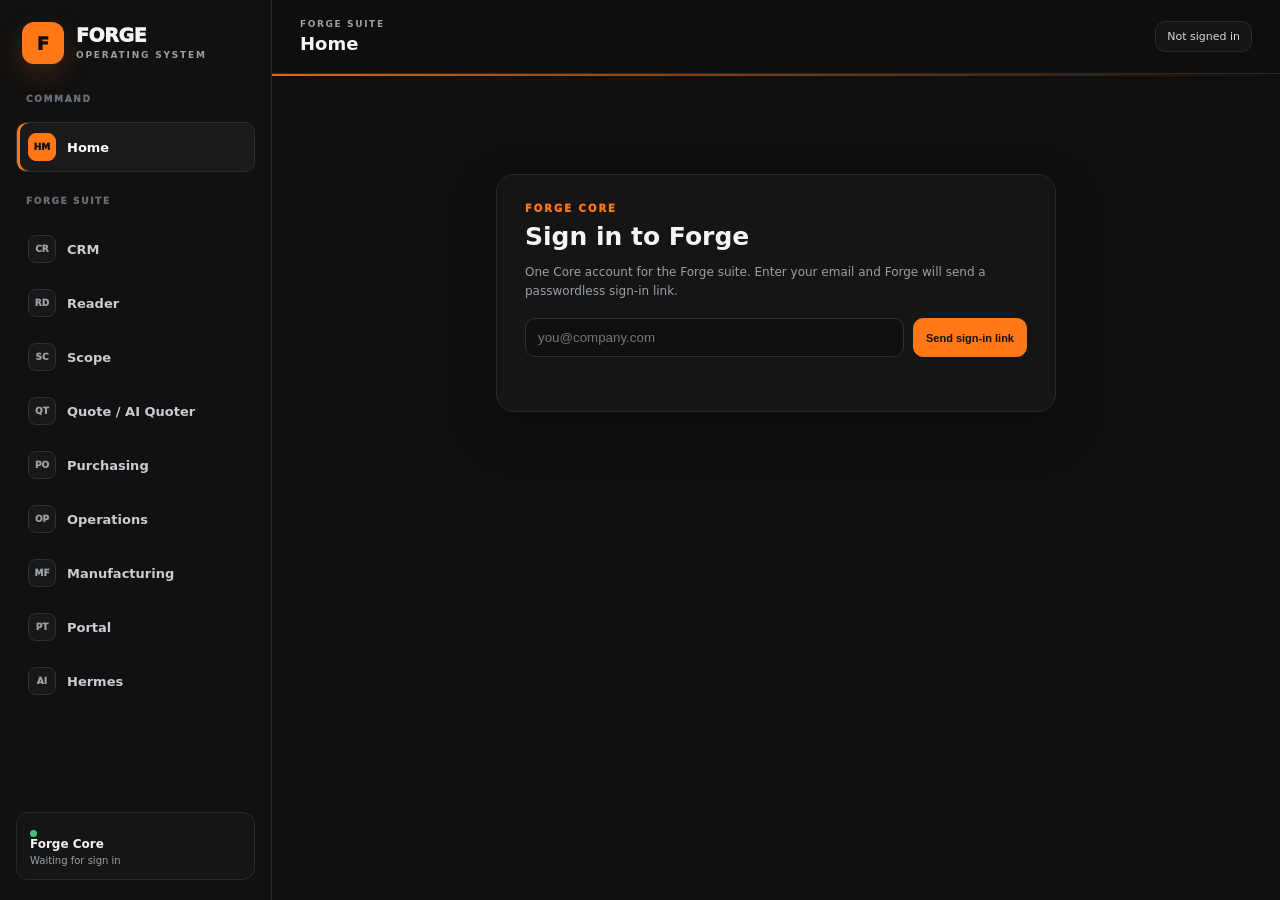
==== index.html @ a96a6173 "Remove public demo administrator sign-in from live Forge Home" ====
<!DOCTYPE html>
<html lang="en">
<head>
<meta charset="UTF-8" />
<meta name="viewport" content="width=device-width, initial-scale=1.0" />
<title>Forge Home</title>
<meta name="theme-color" content="#0f0f0f" />
<style>
:root{--bg:#0f0f0f;--panel:#151515;--panel2:#1a1a1a;--border:#2a2a2a;--text:#f4f4f4;--muted:#9aa0a6;--muted2:#686e75;--accent:#ff7716;--accent2:#f17016;--success:#43c17b;--warn:#f2b84b;--danger:#ef6461;--info:#5ca9ff;--shadow:0 18px 50px rgba(0,0,0,.28)}
*{box-sizing:border-box}html,body{margin:0;min-height:100%;background:var(--bg);color:var(--text);font-family:Inter,Segoe UI,system-ui,-apple-system,sans-serif}body{min-height:100vh}.app{display:grid;grid-template-columns:272px minmax(0,1fr);min-height:100vh}.sidebar{position:sticky;top:0;height:100vh;border-right:1px solid var(--border);background:#111;padding:20px 16px;display:flex;flex-direction:column;gap:18px}.brand{display:flex;align-items:center;gap:12px;padding:2px 6px 12px}.brandmark{width:42px;height:42px;border-radius:12px;background:var(--accent);color:#111;display:grid;place-items:center;font-weight:1000;font-size:18px;box-shadow:0 10px 28px rgba(255,119,22,.18)}.brand h1{font-size:19px;line-height:1;margin:0;font-weight:950;letter-spacing:-.02em}.brand small{display:block;color:var(--muted);margin-top:5px;font-size:9px;text-transform:uppercase;letter-spacing:.2em;font-weight:900}.navlabel{padding:0 10px;color:var(--muted2);font-size:9px;font-weight:950;text-transform:uppercase;letter-spacing:.18em}.nav{display:grid;gap:4px}.nav a,.nav .disabled{display:flex;align-items:center;gap:11px;text-decoration:none;color:#c9cdd1;padding:10px 11px;border:1px solid transparent;border-radius:10px;font-size:13px;font-weight:750;transition:.15s ease}.nav a:hover{background:#191919;border-color:#242424;color:#fff}.nav .active{background:#1a1a1a;border-color:#2d2d2d;color:#fff;box-shadow:inset 3px 0 0 var(--accent)}.navicon{width:28px;height:28px;border-radius:8px;border:1px solid #303030;background:#181818;display:grid;place-items:center;color:var(--muted);font-size:9px;font-weight:1000}.active .navicon{color:#111;background:var(--accent);border-color:var(--accent)}.disabled{opacity:.38;cursor:not-allowed}.sidefoot{margin-top:auto;border:1px solid var(--border);background:var(--panel);padding:13px;border-radius:12px}.sidefoot strong{display:block;font-size:12px}.sidefoot span{font-size:10px;color:var(--muted);display:block;margin-top:4px}.dot{display:inline-block;width:7px;height:7px;background:var(--success);border-radius:99px;margin-right:6px}.main{min-width:0}.topbar{height:74px;border-bottom:1px solid var(--border);display:flex;align-items:center;justify-content:space-between;padding:0 28px;background:rgba(15,15,15,.92);backdrop-filter:blur(14px);position:sticky;top:0;z-index:20}.crumb small{display:block;color:var(--muted);font-size:9px;text-transform:uppercase;letter-spacing:.18em;font-weight:900;margin-bottom:4px}.crumb strong{font-size:18px;font-weight:900}.account{display:flex;align-items:center;gap:10px}.orgpill{border:1px solid var(--border);background:var(--panel);padding:8px 11px;border-radius:10px;font-size:11px;color:#d7d7d7}.btn{border:1px solid var(--border);background:#1b1b1b;color:#fff;border-radius:10px;padding:9px 12px;font-weight:850;font-size:11px;cursor:pointer}.btn:hover{border-color:#3a3a3a}.btn.primary{background:var(--accent);border-color:var(--accent);color:#111}.content{padding:28px;max-width:1680px;margin:0 auto}.hero{display:flex;justify-content:space-between;gap:20px;align-items:flex-end;margin-bottom:24px}.eyebrow{font-size:10px;color:var(--accent);text-transform:uppercase;letter-spacing:.2em;font-weight:950}.hero h2{font-size:32px;line-height:1.08;margin:7px 0 7px;letter-spacing:-.04em}.hero p{margin:0;color:var(--muted);font-size:13px;max-width:720px}.grid{display:grid;gap:14px}.stats{grid-template-columns:repeat(6,minmax(0,1fr));margin-bottom:18px}.stat{border:1px solid var(--border);background:linear-gradient(180deg,#171717,#131313);border-radius:14px;padding:16px;min-height:104px}.stathead{display:flex;justify-content:space-between;gap:8px;align-items:center;color:var(--muted);font-size:9px;text-transform:uppercase;letter-spacing:.12em;font-weight:900}.statnum{font-size:29px;font-weight:950;letter-spacing:-.04em;margin-top:12px}.statmeta{font-size:10px;color:var(--muted2);margin-top:2px}.card{border:1px solid var(--border);background:var(--panel);border-radius:16px;box-shadow:var(--shadow)}.sectionhead{display:flex;align-items:center;justify-content:space-between;padding:16px 18px;border-bottom:1px solid var(--border)}.sectionhead h3{font-size:14px;margin:0;font-weight:900}.sectionhead span{font-size:9px;color:var(--muted);text-transform:uppercase;letter-spacing:.14em;font-weight:900}.modules{grid-template-columns:repeat(4,minmax(0,1fr));margin-bottom:18px}.module{display:block;text-decoration:none;color:inherit;padding:17px;border:1px solid var(--border);background:#161616;border-radius:14px;min-height:150px;transition:.15s ease;position:relative;overflow:hidden}.module:before{content:"";position:absolute;inset:0 auto 0 0;width:3px;background:var(--accent);opacity:0}.module:hover{transform:translateY(-2px);border-color:#3b3b3b;background:#191919}.module:hover:before{opacity:1}.moduletop{display:flex;align-items:center;justify-content:space-between}.modulebadge{width:38px;height:38px;border-radius:10px;background:#202020;border:1px solid #303030;display:grid;place-items:center;color:var(--accent);font-size:10px;font-weight:1000}.live{font-size:8px;font-weight:950;text-transform:uppercase;letter-spacing:.12em;color:var(--success)}.soon{color:var(--muted2)}.module h4{font-size:14px;margin:18px 0 5px}.module p{font-size:10px;line-height:1.45;color:var(--muted);margin:0}.module .arrow{position:absolute;right:14px;bottom:12px;color:#4d4d4d}.twocol{grid-template-columns:1.35fr .85fr}.list{padding:4px 0}.row{display:grid;grid-template-columns:minmax(0,1fr) auto;gap:14px;align-items:center;padding:13px 18px;border-bottom:1px solid #222}.row:last-child{border-bottom:0}.row strong{font-size:12px;display:block}.row small{display:block;color:var(--muted);font-size:10px;margin-top:3px}.tag{font-size:8px;text-transform:uppercase;letter-spacing:.09em;font-weight:950;border:1px solid #333;background:#1c1c1c;color:#c4c4c4;border-radius:999px;padding:5px 7px}.tag.warn{color:var(--warn);border-color:rgba(242,184,75,.25);background:rgba(242,184,75,.06)}.tag.danger{color:var(--danger);border-color:rgba(239,100,97,.24);background:rgba(239,100,97,.06)}.tag.info{color:var(--info)}.empty{padding:30px;text-align:center;color:var(--muted);font-size:11px}.signin{max-width:560px;margin:70px auto;border:1px solid var(--border);background:var(--panel);border-radius:18px;padding:28px;box-shadow:var(--shadow)}.signin h2{font-size:25px;margin:8px 0 6px}.signin p{color:var(--muted);font-size:12px;line-height:1.55}.form{display:flex;gap:9px;margin-top:18px}.input{flex:1;min-width:0;background:#101010;color:#fff;border:1px solid #303030;border-radius:10px;padding:11px 12px;outline:none}.input:focus{border-color:var(--accent)}.notice{font-size:10px;color:var(--muted);margin-top:12px;min-height:14px}.hidden{display:none!important}.loading{padding:70px;text-align:center;color:var(--muted);font-size:12px}.mobile-toggle{display:none}.accentline{height:2px;background:linear-gradient(90deg,var(--accent),transparent);opacity:.85}.quick{display:flex;gap:8px;flex-wrap:wrap}.quick a{color:#ddd;text-decoration:none;border:1px solid var(--border);background:#181818;padding:8px 10px;border-radius:9px;font-size:10px;font-weight:850}.quick a:hover{border-color:#424242;color:#fff}.error{color:var(--danger)}
@media(max-width:1200px){.stats{grid-template-columns:repeat(3,1fr)}.modules{grid-template-columns:repeat(2,1fr)}}
@media(max-width:860px){.app{grid-template-columns:1fr}.sidebar{display:none}.topbar{padding:0 16px}.content{padding:18px}.hero{align-items:flex-start;flex-direction:column}.stats{grid-template-columns:repeat(2,1fr)}.modules{grid-template-columns:1fr}.twocol{grid-template-columns:1fr}.orgpill{display:none}.mobile-toggle{display:block}.form{flex-direction:column}}
</style>
</head>
<body>
<div class="app">
  <aside class="sidebar">
    <div class="brand"><div class="brandmark">F</div><div><h1>FORGE</h1><small>Operating System</small></div></div>
    <div class="navlabel">Command</div>
    <div class="nav"><a class="active" href="#"><span class="navicon">HM</span>Home</a></div>
    <div class="navlabel" style="margin-top:6px">Forge Suite</div>
    <nav class="nav" id="suiteNav">
      <a href="https://forge-crm-six.vercel.app"><span class="navicon">CR</span>CRM</a>
      <a href="https://robquotes.vercel.app"><span class="navicon">RD</span>Reader</a>
      <a href="https://forge-scope.vercel.app"><span class="navicon">SC</span>Scope</a>
      <a href="https://lumber-estimator-ai.vercel.app"><span class="navicon">QT</span>Quote / AI Quoter</a>
      <a href="https://forge-crm-six.vercel.app/purchasing"><span class="navicon">PO</span>Purchasing</a>
      <a href="https://forge-crm-six.vercel.app/deliveries"><span class="navicon">OP</span>Operations</a>
      <a href="https://forgemfg.vercel.app"><span class="navicon">MF</span>Manufacturing</a>
      <a href="https://forge-portal-pi.vercel.app"><span class="navicon">PT</span>Portal</a>
      <a href="https://choose-screensaver-boom-alpha.trycloudflare.com"><span class="navicon">AI</span>Hermes</a>
    </nav>
    <div class="sidefoot"><strong><span class="dot"></span>Forge Core</strong><span id="coreStatus">Waiting for sign in</span></div>
  </aside>
  <main class="main">
    <header class="topbar">
      <div class="crumb"><small>Forge Suite</small><strong>Home</strong></div>
      <div class="account"><div class="orgpill" id="orgPill">Not signed in</div><button class="btn hidden" id="signOutBtn">Sign out</button></div>
    </header>
    <div class="accentline"></div>
    <div class="content">
      <section id="signinPanel" class="signin">
        <div class="eyebrow">Forge Core</div><h2>Sign in to Forge</h2>
        <p>One Core account for the Forge suite. Enter your email and Forge will send a passwordless sign-in link.</p>
        <div class="form"><input class="input" id="emailInput" type="email" autocomplete="email" placeholder="you@company.com"/><button class="btn primary" id="magicBtn">Send sign-in link</button></div>
        <div class="notice" id="signinNotice"></div>
      </section>
      <section id="loadingPanel" class="loading hidden">Loading Forge Core…</section>
      <section id="dashboard" class="hidden">
        <div class="hero">
          <div><div class="eyebrow">Forge Command Center</div><h2 id="welcomeTitle">Good to see you.</h2><p id="welcomeMeta">Live operational view across the Forge suite.</p></div>
          <div class="quick"><a href="https://forge-crm-six.vercel.app/quotes">Open Quotes</a><a href="https://forge-crm-six.vercel.app/purchasing">Create PO</a><a href="https://forge-crm-six.vercel.app/deliveries">Schedule Delivery</a></div>
        </div>
        <div class="grid stats">
          <div class="stat"><div class="stathead"><span>Projects</span><span>CRM</span></div><div class="statnum" id="statProjects">—</div><div class="statmeta">active / current jobs</div></div>
          <div class="stat"><div class="stathead"><span>Open Quotes</span><span>Sales</span></div><div class="statnum" id="statQuotes">—</div><div class="statmeta">not closed or declined</div></div>
          <div class="stat"><div class="stathead"><span>Purchase Orders</span><span>PO</span></div><div class="statnum" id="statPOs">—</div><div class="statmeta">open / partial / ordered</div></div>
          <div class="stat"><div class="stathead"><span>Deliveries</span><span>Ops</span></div><div class="statnum" id="statDeliveries">—</div><div class="statmeta">scheduled and not complete</div></div>
          <div class="stat"><div class="stathead"><span>Production</span><span>MFG</span></div><div class="statnum" id="statMfg">—</div><div class="statmeta">open work orders</div></div>
          <div class="stat"><div class="stathead"><span>Tasks</span><span>Core</span></div><div class="statnum" id="statTasks">—</div><div class="statmeta">open items requiring follow-up</div></div>
        </div>
        <div class="grid modules">
          <a class="module" href="https://forge-crm-six.vercel.app"><div class="moduletop"><div class="modulebadge">CRM</div><span class="live">Live</span></div><h4>CRM</h4><p>Customers, projects, quotes, follow-ups and the commercial pipeline.</p><span class="arrow">↗</span></a>
          <a class="module" href="https://robquotes.vercel.app"><div class="moduletop"><div class="modulebadge">RDR</div><span class="live">Live</span></div><h4>Reader</h4><p>Drawing and PDF understanding feeding structured Forge records.</p><span class="arrow">↗</span></a>
          <a class="module" href="https://forge-scope.vercel.app"><div class="moduletop"><div class="modulebadge">SCP</div><span class="live">Live</span></div><h4>Scope</h4><p>Scope creation, BOM comparison and drawing-backed project decisions.</p><span class="arrow">↗</span></a>
          <a class="module" href="https://lumber-estimator-ai.vercel.app"><div class="moduletop"><div class="modulebadge">QTR</div><span class="live">Live</span></div><h4>Quote / AI Quoter</h4><p>Pricing, takeoff lineage, revisions and quote preparation.</p><span class="arrow">↗</span></a>
          <a class="module" href="https://forge-crm-six.vercel.app/purchasing"><div class="moduletop"><div class="modulebadge">PO</div><span class="live">Live</span></div><h4>Purchasing</h4><p>Vendor POs, receiving history and inbound material scheduling.</p><span class="arrow">↗</span></a>
          <a class="module" href="https://forge-crm-six.vercel.app/deliveries"><div class="moduletop"><div class="modulebadge">OPS</div><span class="live">Live</span></div><h4>Operations</h4><p>Inbound and outbound delivery scheduling, dispatch and status.</p><span class="arrow">↗</span></a>
          <a class="module" href="https://forgemfg.vercel.app"><div class="moduletop"><div class="modulebadge">MFG</div><span class="live">Core</span></div><h4>Manufacturing</h4><p>Work orders, production stages, quantities and shop-floor routing.</p><span class="arrow">↗</span></a>
          <a class="module" href="https://forge-portal-pi.vercel.app"><div class="moduletop"><div class="modulebadge">PTL</div><span class="live">Live</span></div><h4>Portal</h4><p>Secure customer/dealer project visibility, documents and approvals.</p><span class="arrow">↗</span></a>
        </div>
        <div class="grid twocol">
          <section class="card"><div class="sectionhead"><h3>Recent projects</h3><span>Forge Core</span></div><div class="list" id="recentProjects"></div></section>
          <section class="card"><div class="sectionhead"><h3>Needs attention</h3><span>Across suite</span></div><div class="list" id="attentionList"></div></section>
        </div>
      </section>
    </div>
  </main>
</div>
<script type="module">
import { createClient } from 'https://esm.sh/@supabase/supabase-js@2.112.4';
const CORE_URL='https://uyqanhwurngoupmvzxrh.supabase.co';
const CORE_KEY='sb_publishable_SquKrj848EoO9NHZknVkSA_k8CKD7WQ';
const supabase=createClient(CORE_URL,CORE_KEY,{auth:{persistSession:true,autoRefreshToken:true,detectSessionInUrl:true},global:{headers:{'x-forge-module':'home'}}});
const $=id=>document.getElementById(id);
const signin=$('signinPanel'),loading=$('loadingPanel'),dash=$('dashboard'),notice=$('signinNotice');
const CLOSED=new Set(['completed','cancelled','closed','declined','expired','delivered','received']);
function esc(v=''){return String(v).replace(/[&<>'"]/g,c=>({'&':'&amp;','<':'&lt;','>':'&gt;',"'":'&#39;','"':'&quot;'}[c]))}
function human(v=''){return String(v||'').replaceAll('_',' ').replace(/\b\w/g,m=>m.toUpperCase())}
function fmtDate(v){if(!v)return 'No date';const d=new Date(v);return Number.isNaN(d.getTime())?v:d.toLocaleDateString(undefined,{month:'short',day:'numeric',year:'numeric'})}
function show(panel){[signin,loading,dash].forEach(x=>x.classList.add('hidden'));panel.classList.remove('hidden')}
async function signIn(){const email=$('emailInput').value.trim();if(!email){notice.textContent='Enter your email address.';notice.className='notice error';return} $('magicBtn').disabled=true;notice.textContent='Sending sign-in link…';notice.className='notice';const {error}=await supabase.auth.signInWithOtp({email,options:{emailRedirectTo:window.location.origin}});$('magicBtn').disabled=false;if(error){notice.textContent=error.message;notice.className='notice error';return}notice.textContent='Sign-in link sent. Open it on this device to enter Forge.'}
$('magicBtn').addEventListener('click',signIn);$('emailInput').addEventListener('keydown',e=>{if(e.key==='Enter')signIn()});$('signOutBtn').addEventListener('click',async()=>{await supabase.auth.signOut();location.reload()});
async function loadHome(user){show(loading);$('signOutBtn').classList.remove('hidden');
 const {data:membership,error:mErr}=await supabase.from('organization_memberships').select('organization_id,role,status').eq('user_id',user.id).eq('status','active').limit(1).maybeSingle();
 if(mErr||!membership){$('coreStatus').textContent='Signed in, no active organization';$('orgPill').textContent=user.email||'Signed in';show(dash);$('welcomeTitle').textContent='Forge account is not assigned';$('welcomeMeta').textContent='Your account is authenticated, but it has no active organization membership yet.';return}
 const orgId=membership.organization_id;
 const [{data:org},{data:locs}]=await Promise.all([supabase.from('organizations').select('id,name,slug').eq('id',orgId).maybeSingle(),supabase.from('locations').select('id,name,code,status').eq('organization_id',orgId).eq('status','active').order('name').limit(5)]);
 const location=(locs||[]).find(x=>x.code==='JK-MAIN')||(locs||[])[0];
 $('coreStatus').textContent='Connected · '+(org?.name||'Organization');$('orgPill').textContent=(org?.name||'Forge')+(location?' · '+location.name:'');
 $('welcomeTitle').textContent='Forge is ready.';$('welcomeMeta').textContent=`${org?.name||'Your organization'} · ${human(membership.role)}${location?' · '+location.name:''}`;
 const filters=q=>q.eq('organization_id',orgId);
 const [projectsR,quotesR,posR,delsR,mfgR,tasksR]=await Promise.all([
   filters(supabase.from('projects').select('id,name,project_number,status,updated_at').order('updated_at',{ascending:false}).limit(100)),
   filters(supabase.from('quotes').select('id,quote_number,title,status,total,updated_at').order('updated_at',{ascending:false}).limit(200)),
   filters(supabase.from('purchase_orders').select('id,po_number,status,expected_date,total,updated_at').order('updated_at',{ascending:false}).limit(200)),
   filters(supabase.from('deliveries').select('id,delivery_number,status,scheduled_start,direction,truck,driver,notes').order('scheduled_start',{ascending:true}).limit(250)),
   filters(supabase.from('work_orders').select('id,work_order_number,status,product_type,title,due_date,priority,updated_at').order('updated_at',{ascending:false}).limit(200)),
   filters(supabase.from('tasks').select('id,title,status,due_at,priority').order('due_at',{ascending:true}).limit(200))
 ]);
 const datasets=[projectsR,quotesR,posR,delsR,mfgR,tasksR];const firstErr=datasets.find(x=>x.error)?.error;if(firstErr){$('welcomeMeta').textContent+=' · Some dashboard data could not be loaded';}
 const projects=projectsR.data||[],quotes=quotesR.data||[],pos=posR.data||[],dels=delsR.data||[],mfg=mfgR.data||[],tasks=tasksR.data||[];
 const open=x=>!CLOSED.has(String(x.status||'').toLowerCase());
 $('statProjects').textContent=projects.filter(open).length;$('statQuotes').textContent=quotes.filter(open).length;$('statPOs').textContent=pos.filter(open).length;$('statDeliveries').textContent=dels.filter(open).length;$('statMfg').textContent=mfg.filter(open).length;$('statTasks').textContent=tasks.filter(open).length;
 renderProjects(projects.slice(0,7));renderAttention({tasks,pos,dels,mfg});show(dash)
}
function renderProjects(items){const host=$('recentProjects');if(!items.length){host.innerHTML='<div class="empty">No Core projects yet.</div>';return}host.innerHTML=items.map(p=>`<div class="row"><div><strong>${esc(p.project_number?`${p.project_number} · ${p.name}`:p.name||'Untitled project')}</strong><small>Updated ${fmtDate(p.updated_at)}</small></div><span class="tag">${esc(human(p.status||'active'))}</span></div>`).join('')}
function renderAttention({tasks,pos,dels,mfg}){const now=new Date(),week=new Date(Date.now()+7*864e5);const arr=[];
 tasks.filter(x=>!CLOSED.has(String(x.status||'').toLowerCase())).slice(0,4).forEach(x=>{const due=x.due_at?new Date(x.due_at):null;arr.push({title:x.title||'Task',meta:due?'Due '+fmtDate(x.due_at):'Open task',kind:due&&due<now?'danger':'warn',tag:due&&due<now?'Overdue':'Task'})});
 pos.filter(x=>['ordered','partial'].includes(String(x.status||'').toLowerCase())&&x.expected_date&&new Date(x.expected_date)<=week).slice(0,3).forEach(x=>arr.push({title:'PO '+(x.po_number||''),meta:'Expected '+fmtDate(x.expected_date),kind:'info',tag:human(x.status)}));
 dels.filter(x=>!CLOSED.has(String(x.status||'').toLowerCase())&&x.scheduled_start&&new Date(x.scheduled_start)<=week).slice(0,3).forEach(x=>arr.push({title:(x.direction==='inbound'?'Inbound':'Delivery')+' '+(x.delivery_number||''),meta:fmtDate(x.scheduled_start)+(x.truck?' · '+x.truck:''),kind:'info',tag:human(x.status)}));
 mfg.filter(x=>!CLOSED.has(String(x.status||'').toLowerCase())&&x.due_date&&new Date(x.due_date)<=week).slice(0,3).forEach(x=>arr.push({title:x.work_order_number||x.title||'Work order',meta:(x.product_type||'Production')+' · due '+fmtDate(x.due_date),kind:'warn',tag:human(x.status)}));
 const host=$('attentionList');if(!arr.length){host.innerHTML='<div class="empty">Nothing urgent right now.</div>';return}host.innerHTML=arr.slice(0,9).map(a=>`<div class="row"><div><strong>${esc(a.title)}</strong><small>${esc(a.meta)}</small></div><span class="tag ${a.kind}">${esc(a.tag)}</span></div>`).join('')}
async function boot(){const {data:{session}}=await supabase.auth.getSession();if(session?.user){loadHome(session.user)}else{show(signin);$('coreStatus').textContent='Waiting for sign in'}}
supabase.auth.onAuthStateChange((event,session)=>{if((event==='SIGNED_IN'||event==='TOKEN_REFRESHED')&&session?.user)loadHome(session.user);if(event==='SIGNED_OUT')show(signin)});boot();
</script>
</body>
</html>
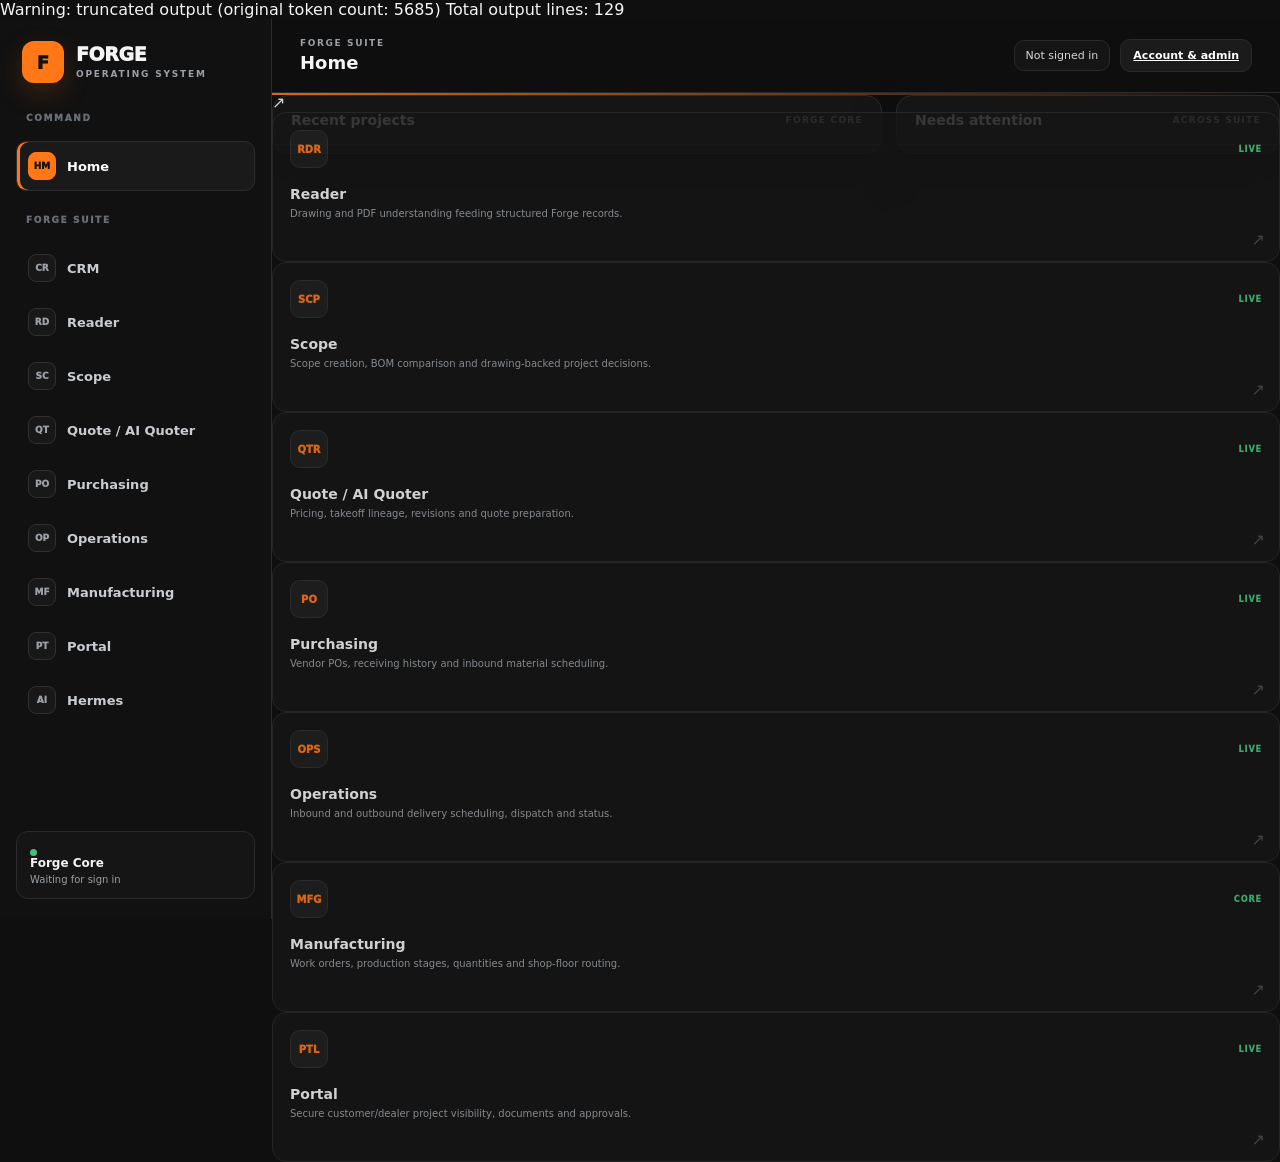
==== commit d042589c: "Point Forge Home AI shortcut to Forge AI sessions" ====
--- a/index.html
+++ b/index.html
@@ -1,3 +1,6 @@
+Warning: truncated output (original token count: 5685)
+Total output lines: 129
+
 <!DOCTYPE html>
 <html lang="en">
 <head>
@@ -20,54 +23,31 @@
     <div class="nav"><a class="active" href="#"><span class="navicon">HM</span>Home</a></div>
     <div class="navlabel" style="margin-top:6px">Forge Suite</div>
     <nav class="nav" id="suiteNav">
-      <a href="https://forge-crm-six.vercel.app"><span class="navicon">CR</span>CRM</a>
-      <a href="https://robquotes.vercel.app"><span class="navicon">RD</span>Reader</a>
-      <a href="https://forge-scope.vercel.app"><span class="navicon">SC</span>Scope</a>
-      <a href="https://lumber-estimator-ai.vercel.app"><span class="navicon">QT</span>Quote / AI Quoter</a>
-      <a href="https://forge-crm-six.vercel.app/purchasing"><span class="navicon">PO</span>Purchasing</a>
-      <a href="https://forge-crm-six.vercel.app/deliveries"><span class="navicon">OP</span>Operations</a>
-      <a href="https://forgemfg.vercel.app"><span class="navicon">MF</span>Manufacturing</a>
-      <a href="https://forge-portal-pi.vercel.app"><span class="navicon">PT</span>Portal</a>
-      <a href="https://choose-screensaver-boom-alpha.trycloudflare.com"><span class="navicon">AI</span>Hermes</a>
+      <a href="https://crm.forgehub.dev"><span class="navicon">CR</span>CRM</a>
+      <a href="https://reader.forgehub.dev"><span class="navicon">RD</span>Reader</a>
+      <a href="https://scope.forgehub.dev"><span class="navicon">SC</span>Scope</a>
+      <a href="https://quote.forgehub.dev"><span class="navicon">QT</span>Quote / AI Quoter</a>
+      <a href="https://crm.forgehub.dev/#/purchasing"><span class="navicon">PO</span>Purchasing</a>
+      <a href="https://crm.forgehub.dev/#/deliveries"><span class="navicon">OP</span>Operations</a>
+      <a href="https://manufacturing.forgehub.dev"><span class="navicon">MF</span>Manufacturing</a>
+      <a href="https://portal.forgehub.dev"><span class="navicon">PT</span>Portal</a>
+      <a href="https://ai.forgehub.dev/sessions"><span class="navicon">AI</span>Hermes</a>
     </nav>
     <div class="sidefoot"><strong><span class="dot"></span>Forge Core</strong><span id="coreStatus">Waiting for sign in</span></div>
   </aside>
   <main class="main">
     <header class="topbar">
       <div class="crumb"><small>Forge Suite</small><strong>Home</strong></div>
-      <div class="account"><div class="orgpill" id="orgPill">Not signed in</div><button class="btn hidden" id="signOutBtn">Sign out</button></div>
+      <div class="account"><div class="orgpill" id="orgPill">Not signed in</div><a class="btn" href="/account.html">Account &amp; admin</a><button class="btn hidden" id="signOutBtn">Sign out</button></div>
     </header>
-    <div class="accentline"></div>
-    <div class="content">
-      <section id="signinPanel" class="signin">
-        <div class="eyebrow">Forge Core</div><h2>Sign in to Forge</h2>
-        <p>One Core account for the Forge suite. Enter your email and Forge will send a passwordless sign-in link.</p>
-        <div class="form"><input class="input" id="emailInput" type="email" autocomplete="email" placeholder="you@company.com"/><button class="btn primary" id="magicBtn">Send sign-in link</button></div>
-        <div class="notice" id="signinNotice"></div>
-      </section>
-      <section id="loadingPanel" class="loading hidden">Loading Forge Core…</section>
-      <section id="dashboard" class="hidden">
-        <div class="hero">
-          <div><div class="eyebrow">Forge Command Center</div><h2 id="welcomeTitle">Good to see you.</h2><p id="welcomeMeta">Live operational view across the Forge suite.</p></div>
-          <div class="quick"><a href="https://forge-crm-six.vercel.app/quotes">Open Quotes</a><a href="https://forge-crm-six.vercel.app/purchasing">Create PO</a><a href="https://forge-crm-six.vercel.app/deliveries">Schedule Delivery</a></div>
-        </div>
-        <div class="grid stats">
-          <div class="stat"><div class="stathead"><span>Projects</span><span>CRM</span></div><div class="statnum" id="statProjects">—</div><div class="statmeta">active / current jobs</div></div>
-          <div class="stat"><div class="stathead"><span>Open Quotes</span><span>Sales</span></div><div class="statnum" id="statQuotes">—</div><div class="statmeta">not closed or declined</div></div>
-          <div class="stat"><div class="stathead"><span>Purchase Orders</span><span>PO</span></div><div class="statnum" id="statPOs">—</div><div class="statmeta">open / partial / ordered</div></div>
-          <div class="stat"><div class="stathead"><span>Deliveries</span><span>Ops</span></div><div class="statnum" id="statDeliveries">—</div><div class="statmeta">scheduled and not complete</div></div>
-          <div class="stat"><div class="stathead"><span>Production</span><span>MFG</span></div><div class="statnum" id="statMfg">—</div><div class="statmeta">open work orders</div></div>
-          <div class="stat"><div class="stathead"><span>Tasks</span><span>Core</span></div><div class="statnum" id="statTasks">—</div><div class="statmeta">open items requiring follow-up</div></div>
-        </div>
-        <div class="grid modules">
-          <a class="module" href="https://forge-crm-six.vercel.app"><div class="moduletop"><div class="modulebadge">CRM</div><span class="live">Live</span></div><h4>CRM</h4><p>Customers, projects, quotes, follow-ups and the commercial pipeline.</p><span class="arrow">↗</span></a>
-          <a class="module" href="https://robquotes.vercel.app"><div class="moduletop"><div class="modulebadge">RDR</div><span class="live">Live</span></div><h4>Reader</h4><p>Drawing and PDF understanding feeding structured Forge records.</p><span class="arrow">↗</span></a>
-          <a class="module" href="https://forge-scope.vercel.app"><div class="moduletop"><div class="modulebadge">SCP</div><span class="live">Live</span></div><h4>Scope</h4><p>Scope creation, BOM comparison and drawing-backed project decisions.</p><span class="arrow">↗</span></a>
-          <a class="module" href="https://lumber-estimator-ai.vercel.app"><div class="moduletop"><div class="modulebadge">QTR</div><span class="live">Live</span></div><h4>Quote / AI Quoter</h4><p>Pricing, takeoff lineage, revisions and quote preparation.</p><span class="arrow">↗</span></a>
-          <a class="module" href="https://forge-crm-six.vercel.app/purchasing"><div class="moduletop"><div class="modulebadge">PO</div><span class="live">Live</span></div><h4>Purchasing</h4><p>Vendor POs, receiving history and inbound material scheduling.</p><span class="arrow">↗</span></a>
-          <a class="module" href="https://forge-crm-six.vercel.app/deliveries"><div class="moduletop"><div class="modulebadge">OPS</div><span class="live">Live</span></div><h4>Operations</h4><p>Inbound and outbound delivery scheduling, dispatch and status.</p><span class="arrow">↗</span></a>
-          <a class="module" href="https://forgemfg.vercel.app"><div class="moduletop"><div class="modulebadge">MFG</div><span class="live">Core</span></div><h4>Manufacturing</h4><p>Work orders, production stages, quantities and shop-floor routing.</p><span class="arrow">↗</span></a>
-          <a class="module" href="https://forge-portal-pi.vercel.app"><div class="moduletop"><div class="modulebadge">PTL</div><span class="live">Live</span></div><h4>Portal</h4><p>Secure customer/dealer project visibility, documents and approvals.</p><span class="arrow">↗</span></a>
+    <div class="accentline"></div…685 tokens truncated…<span class="arrow">↗</span></a>
+          <a class="module" href="https://reader.forgehub.dev"><div class="moduletop"><div class="modulebadge">RDR</div><span class="live">Live</span></div><h4>Reader</h4><p>Drawing and PDF understanding feeding structured Forge records.</p><span class="arrow">↗</span></a>
+          <a class="module" href="https://scope.forgehub.dev"><div class="moduletop"><div class="modulebadge">SCP</div><span class="live">Live</span></div><h4>Scope</h4><p>Scope creation, BOM comparison and drawing-backed project decisions.</p><span class="arrow">↗</span></a>
+          <a class="module" href="https://quote.forgehub.dev"><div class="moduletop"><div class="modulebadge">QTR</div><span class="live">Live</span></div><h4>Quote / AI Quoter</h4><p>Pricing, takeoff lineage, revisions and quote preparation.</p><span class="arrow">↗</span></a>
+          <a class="module" href="https://crm.forgehub.dev/#/purchasing"><div class="moduletop"><div class="modulebadge">PO</div><span class="live">Live</span></div><h4>Purchasing</h4><p>Vendor POs, receiving history and inbound material scheduling.</p><span class="arrow">↗</span></a>
+          <a class="module" href="https://crm.forgehub.dev/#/deliveries"><div class="moduletop"><div class="modulebadge">OPS</div><span class="live">Live</span></div><h4>Operations</h4><p>Inbound and outbound delivery scheduling, dispatch and status.</p><span class="arrow">↗</span></a>
+          <a class="module" href="https://manufacturing.forgehub.dev"><div class="moduletop"><div class="modulebadge">MFG</div><span class="live">Core</span></div><h4>Manufacturing</h4><p>Work orders, production stages, quantities and shop-floor routing.</p><span class="arrow">↗</span></a>
+          <a class="module" href="https://portal.forgehub.dev"><div class="moduletop"><div class="modulebadge">PTL</div><span class="live">Live</span></div><h4>Portal</h4><p>Secure customer/dealer project visibility, documents and approvals.</p><span class="arrow">↗</span></a>
         </div>
         <div class="grid twocol">
           <section class="card"><div class="sectionhead"><h3>Recent projects</h3><span>Forge Core</span></div><div class="list" id="recentProjects"></div></section>
@@ -89,11 +69,11 @@
 function human(v=''){return String(v||'').replaceAll('_',' ').replace(/\b\w/g,m=>m.toUpperCase())}
 function fmtDate(v){if(!v)return 'No date';const d=new Date(v);return Number.isNaN(d.getTime())?v:d.toLocaleDateString(undefined,{month:'short',day:'numeric',year:'numeric'})}
 function show(panel){[signin,loading,dash].forEach(x=>x.classList.add('hidden'));panel.classList.remove('hidden')}
-async function signIn(){const email=$('emailInput').value.trim();if(!email){notice.textContent='Enter your email address.';notice.className='notice error';return} $('magicBtn').disabled=true;notice.textContent='Sending sign-in link…';notice.className='notice';const {error}=await supabase.auth.signInWithOtp({email,options:{emailRedirectTo:window.location.origin}});$('magicBtn').disabled=false;if(error){notice.textContent=error.message;notice.className='notice error';return}notice.textContent='Sign-in link sent. Open it on this device to enter Forge.'}
+async function signIn(){const email=$('emailInput').value.trim();if(!email){notice.textContent='Enter your email address.';notice.className='notice error';return} $('magicBtn').disabled=true;notice.textContent='Sending sign-in link…';notice.className='notice';const {error}=await supabase.auth.signInWithOtp({email,options:{shouldCreateUser:false,emailRedirectTo:window.location.origin+'/account.html'}});$('magicBtn').disabled=false;if(error){notice.textContent=error.message;notice.className='notice error';return}notice.textContent='Sign-in link sent. Open it on this device to enter Forge.'}
 $('magicBtn').addEventListener('click',signIn);$('emailInput').addEventListener('keydown',e=>{if(e.key==='Enter')signIn()});$('signOutBtn').addEventListener('click',async()=>{await supabase.auth.signOut();location.reload()});
 async function loadHome(user){show(loading);$('signOutBtn').classList.remove('hidden');
  const {data:membership,error:mErr}=await supabase.from('organization_memberships').select('organization_id,role,status').eq('user_id',user.id).eq('status','active').limit(1).maybeSingle();
- if(mErr||!membership){$('coreStatus').textContent='Signed in, no active organization';$('orgPill').textContent=user.email||'Signed in';show(dash);$('welcomeTitle').textContent='Forge account is not assigned';$('welcomeMeta').textContent='Your account is authenticated, but it has no active organization membership yet.';return}
+ if(mErr) throw mErr; if(!membership){location.replace('/account.html');return;}
  const orgId=membership.organization_id;
  const [{data:org},{data:locs}]=await Promise.all([supabase.from('organizations').select('id,name,slug').eq('id',orgId).maybeSingle(),supabase.from('locations').select('id,name,code,status').eq('organization_id',orgId).eq('status','active').order('name').limit(5)]);
  const location=(locs||[]).find(x=>x.code==='JK-MAIN')||(locs||[])[0];
@@ -121,8 +101,8 @@
  dels.filter(x=>!CLOSED.has(String(x.status||'').toLowerCase())&&x.scheduled_start&&new Date(x.scheduled_start)<=week).slice(0,3).forEach(x=>arr.push({title:(x.direction==='inbound'?'Inbound':'Delivery')+' '+(x.delivery_number||''),meta:fmtDate(x.scheduled_start)+(x.truck?' · '+x.truck:''),kind:'info',tag:human(x.status)}));
  mfg.filter(x=>!CLOSED.has(String(x.status||'').toLowerCase())&&x.due_date&&new Date(x.due_date)<=week).slice(0,3).forEach(x=>arr.push({title:x.work_order_number||x.title||'Work order',meta:(x.product_type||'Production')+' · due '+fmtDate(x.due_date),kind:'warn',tag:human(x.status)}));
  const host=$('attentionList');if(!arr.length){host.innerHTML='<div class="empty">Nothing urgent right now.</div>';return}host.innerHTML=arr.slice(0,9).map(a=>`<div class="row"><div><strong>${esc(a.title)}</strong><small>${esc(a.meta)}</small></div><span class="tag ${a.kind}">${esc(a.tag)}</span></div>`).join('')}
-async function boot(){const {data:{session}}=await supabase.auth.getSession();if(session?.user){loadHome(session.user)}else{show(signin);$('coreStatus').textContent='Waiting for sign in'}}
-supabase.auth.onAuthStateChange((event,session)=>{if((event==='SIGNED_IN'||event==='TOKEN_REFRESHED')&&session?.user)loadHome(session.user);if(event==='SIGNED_OUT')show(signin)});boot();
+async function boot(){const {data:{session}}=await supabase.auth.getSession();if(session?.user){await loadHome(session.user)}else{show(signin);$('coreStatus').textContent='Waiting for sign in'}}
+supabase.auth.onAuthStateChange((event,session)=>{if((event==='SIGNED_IN'||event==='TOKEN_REFRESHED')&&session?.user)setTimeout(()=>void loadHome(session.user).catch(e=>{show(signin);notice.textContent=e.message}),0);if(event==='SIGNED_OUT')show(signin)});boot().catch(e=>{show(signin);notice.textContent=e.message});
 </script>
 </body>
 </html>
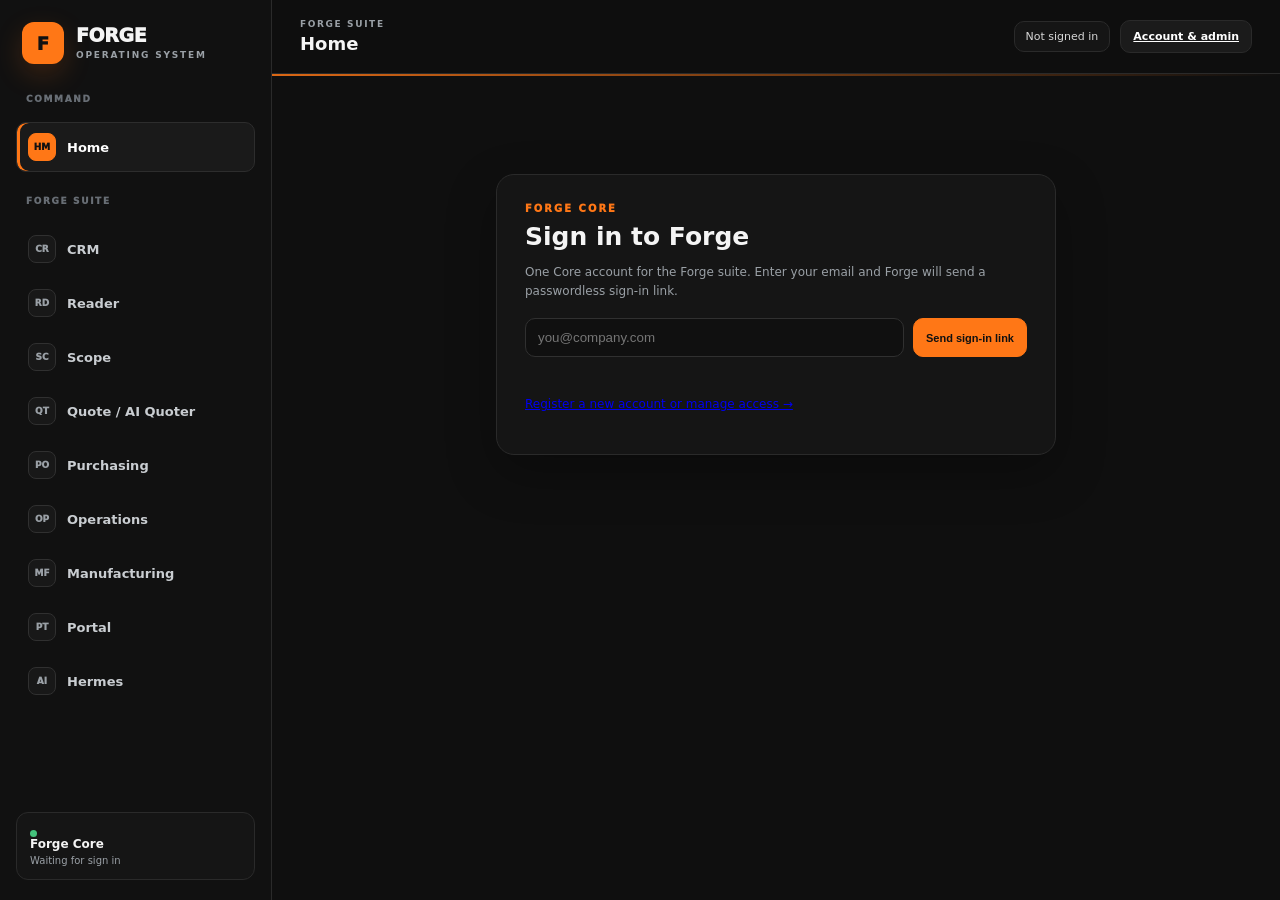
==== commit 760e78cc: "Restore complete Forge Home and route signed-out users to central login" ====
--- a/index.html
+++ b/index.html
@@ -1,6 +1,3 @@
-Warning: truncated output (original token count: 5685)
-Total output lines: 129
-
 <!DOCTYPE html>
 <html lang="en">
 <head>
@@ -40,7 +37,30 @@
       <div class="crumb"><small>Forge Suite</small><strong>Home</strong></div>
       <div class="account"><div class="orgpill" id="orgPill">Not signed in</div><a class="btn" href="/account.html">Account &amp; admin</a><button class="btn hidden" id="signOutBtn">Sign out</button></div>
     </header>
-    <div class="accentline"></div…685 tokens truncated…<span class="arrow">↗</span></a>
+    <div class="accentline"></div>
+    <div class="content">
+      <section id="signinPanel" class="signin">
+        <div class="eyebrow">Forge Core</div><h2>Sign in to Forge</h2>
+        <p>One Core account for the Forge suite. Enter your email and Forge will send a passwordless sign-in link.</p>
+        <div class="form"><input class="input" id="emailInput" type="email" autocomplete="email" placeholder="you@company.com"/><button class="btn primary" id="magicBtn">Send sign-in link</button></div>
+        <div class="notice" id="signinNotice"></div><p><a href="/account.html">Register a new account or manage access →</a></p>
+      </section>
+      <section id="loadingPanel" class="loading hidden">Loading Forge Core…</section>
+      <section id="dashboard" class="hidden">
+        <div class="hero">
+          <div><div class="eyebrow">Forge Command Center</div><h2 id="welcomeTitle">Good to see you.</h2><p id="welcomeMeta">Live operational view across the Forge suite.</p></div>
+          <div class="quick"><a href="https://crm.forgehub.dev/#/quotes">Open Quotes</a><a href="https://crm.forgehub.dev/#/purchasing">Create PO</a><a href="https://crm.forgehub.dev/#/deliveries">Schedule Delivery</a></div>
+        </div>
+        <div class="grid stats">
+          <div class="stat"><div class="stathead"><span>Projects</span><span>CRM</span></div><div class="statnum" id="statProjects">—</div><div class="statmeta">active / current jobs</div></div>
+          <div class="stat"><div class="stathead"><span>Open Quotes</span><span>Sales</span></div><div class="statnum" id="statQuotes">—</div><div class="statmeta">not closed or declined</div></div>
+          <div class="stat"><div class="stathead"><span>Purchase Orders</span><span>PO</span></div><div class="statnum" id="statPOs">—</div><div class="statmeta">open / partial / ordered</div></div>
+          <div class="stat"><div class="stathead"><span>Deliveries</span><span>Ops</span></div><div class="statnum" id="statDeliveries">—</div><div class="statmeta">scheduled and not complete</div></div>
+          <div class="stat"><div class="stathead"><span>Production</span><span>MFG</span></div><div class="statnum" id="statMfg">—</div><div class="statmeta">open work orders</div></div>
+          <div class="stat"><div class="stathead"><span>Tasks</span><span>Core</span></div><div class="statnum" id="statTasks">—</div><div class="statmeta">open items requiring follow-up</div></div>
+        </div>
+        <div class="grid modules">
+          <a class="module" href="https://crm.forgehub.dev"><div class="moduletop"><div class="modulebadge">CRM</div><span class="live">Live</span></div><h4>CRM</h4><p>Customers, projects, quotes, follow-ups and the commercial pipeline.</p><span class="arrow">↗</span></a>
           <a class="module" href="https://reader.forgehub.dev"><div class="moduletop"><div class="modulebadge">RDR</div><span class="live">Live</span></div><h4>Reader</h4><p>Drawing and PDF understanding feeding structured Forge records.</p><span class="arrow">↗</span></a>
           <a class="module" href="https://scope.forgehub.dev"><div class="moduletop"><div class="modulebadge">SCP</div><span class="live">Live</span></div><h4>Scope</h4><p>Scope creation, BOM comparison and drawing-backed project decisions.</p><span class="arrow">↗</span></a>
           <a class="module" href="https://quote.forgehub.dev"><div class="moduletop"><div class="modulebadge">QTR</div><span class="live">Live</span></div><h4>Quote / AI Quoter</h4><p>Pricing, takeoff lineage, revisions and quote preparation.</p><span class="arrow">↗</span></a>
@@ -101,7 +121,7 @@
  dels.filter(x=>!CLOSED.has(String(x.status||'').toLowerCase())&&x.scheduled_start&&new Date(x.scheduled_start)<=week).slice(0,3).forEach(x=>arr.push({title:(x.direction==='inbound'?'Inbound':'Delivery')+' '+(x.delivery_number||''),meta:fmtDate(x.scheduled_start)+(x.truck?' · '+x.truck:''),kind:'info',tag:human(x.status)}));
  mfg.filter(x=>!CLOSED.has(String(x.status||'').toLowerCase())&&x.due_date&&new Date(x.due_date)<=week).slice(0,3).forEach(x=>arr.push({title:x.work_order_number||x.title||'Work order',meta:(x.product_type||'Production')+' · due '+fmtDate(x.due_date),kind:'warn',tag:human(x.status)}));
  const host=$('attentionList');if(!arr.length){host.innerHTML='<div class="empty">Nothing urgent right now.</div>';return}host.innerHTML=arr.slice(0,9).map(a=>`<div class="row"><div><strong>${esc(a.title)}</strong><small>${esc(a.meta)}</small></div><span class="tag ${a.kind}">${esc(a.tag)}</span></div>`).join('')}
-async function boot(){const {data:{session}}=await supabase.auth.getSession();if(session?.user){await loadHome(session.user)}else{show(signin);$('coreStatus').textContent='Waiting for sign in'}}
+async function boot(){const {data:{session}}=await supabase.auth.getSession();if(session?.user){await loadHome(session.user)}else{location.replace('/account.html')}}
 supabase.auth.onAuthStateChange((event,session)=>{if((event==='SIGNED_IN'||event==='TOKEN_REFRESHED')&&session?.user)setTimeout(()=>void loadHome(session.user).catch(e=>{show(signin);notice.textContent=e.message}),0);if(event==='SIGNED_OUT')show(signin)});boot().catch(e=>{show(signin);notice.textContent=e.message});
 </script>
 </body>
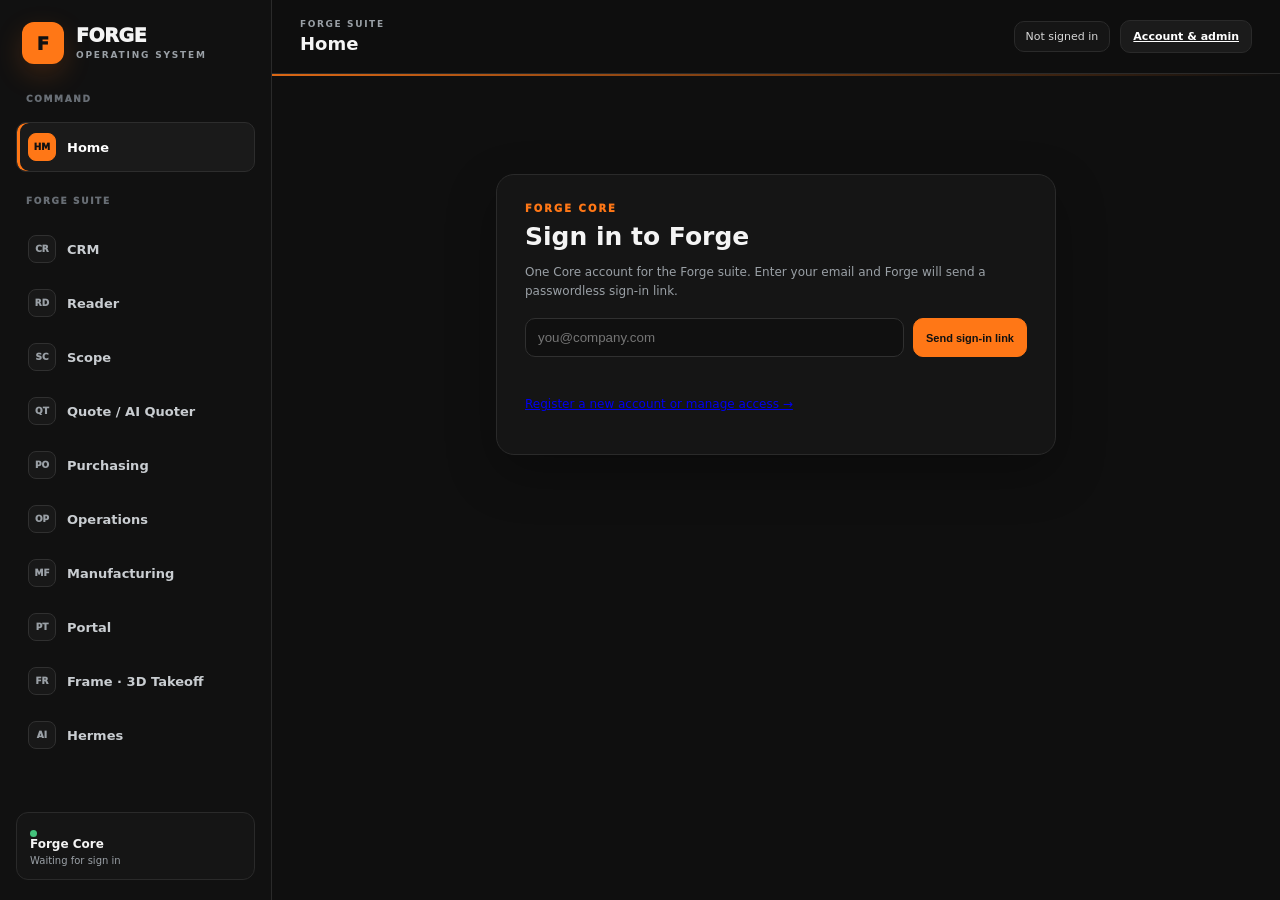
==== commit 3013279e: "Add Forge Frame to suite navigation" ====
--- a/index.html
+++ b/index.html
@@ -15,7 +15,7 @@
 <body>
 <div class="app">
   <aside class="sidebar">
-    <div class="brand"><div class="brandmark">F</div><div><h1>FORGE</h1><small>Operating System</small></div></div>
+    <a href="https://app.forgehub.dev/" aria-label="Back to Forge Home" title="Back to Forge Home" style="color:inherit;text-decoration:none" class="brand"><div class="brandmark">F</div><div><h1>FORGE</h1><small>Operating System</small></div></a>
     <div class="navlabel">Command</div>
     <div class="nav"><a class="active" href="#"><span class="navicon">HM</span>Home</a></div>
     <div class="navlabel" style="margin-top:6px">Forge Suite</div>
@@ -27,7 +27,8 @@
       <a href="https://crm.forgehub.dev/#/purchasing"><span class="navicon">PO</span>Purchasing</a>
       <a href="https://crm.forgehub.dev/#/deliveries"><span class="navicon">OP</span>Operations</a>
       <a href="https://manufacturing.forgehub.dev"><span class="navicon">MF</span>Manufacturing</a>
-      <a href="https://portal.forgehub.dev"><span class="navicon">PT</span>Portal</a>
+      <a href="https://portal.forgehub.dev"><span class="navicon">PT</span>Portal</a>
+      <a href="https://frame.forgehub.dev"><span class="navicon">FR</span>Frame · 3D Takeoff</a>
       <a href="https://ai.forgehub.dev/sessions"><span class="navicon">AI</span>Hermes</a>
     </nav>
     <div class="sidefoot"><strong><span class="dot"></span>Forge Core</strong><span id="coreStatus">Waiting for sign in</span></div>
@@ -68,6 +69,7 @@
           <a class="module" href="https://crm.forgehub.dev/#/deliveries"><div class="moduletop"><div class="modulebadge">OPS</div><span class="live">Live</span></div><h4>Operations</h4><p>Inbound and outbound delivery scheduling, dispatch and status.</p><span class="arrow">↗</span></a>
           <a class="module" href="https://manufacturing.forgehub.dev"><div class="moduletop"><div class="modulebadge">MFG</div><span class="live">Core</span></div><h4>Manufacturing</h4><p>Work orders, production stages, quantities and shop-floor routing.</p><span class="arrow">↗</span></a>
           <a class="module" href="https://portal.forgehub.dev"><div class="moduletop"><div class="modulebadge">PTL</div><span class="live">Live</span></div><h4>Portal</h4><p>Secure customer/dealer project visibility, documents and approvals.</p><span class="arrow">↗</span></a>
+          <a class="module" href="https://frame.forgehub.dev"><div class="moduletop"><div class="modulebadge">FRM</div><span class="live">Live</span></div><h4>Frame · 3D Takeoff</h4><p>3D takeoff and MiTek-style BOM estimator with model-driven material lists.</p><span class="arrow">↗</span></a>
         </div>
         <div class="grid twocol">
           <section class="card"><div class="sectionhead"><h3>Recent projects</h3><span>Forge Core</span></div><div class="list" id="recentProjects"></div></section>
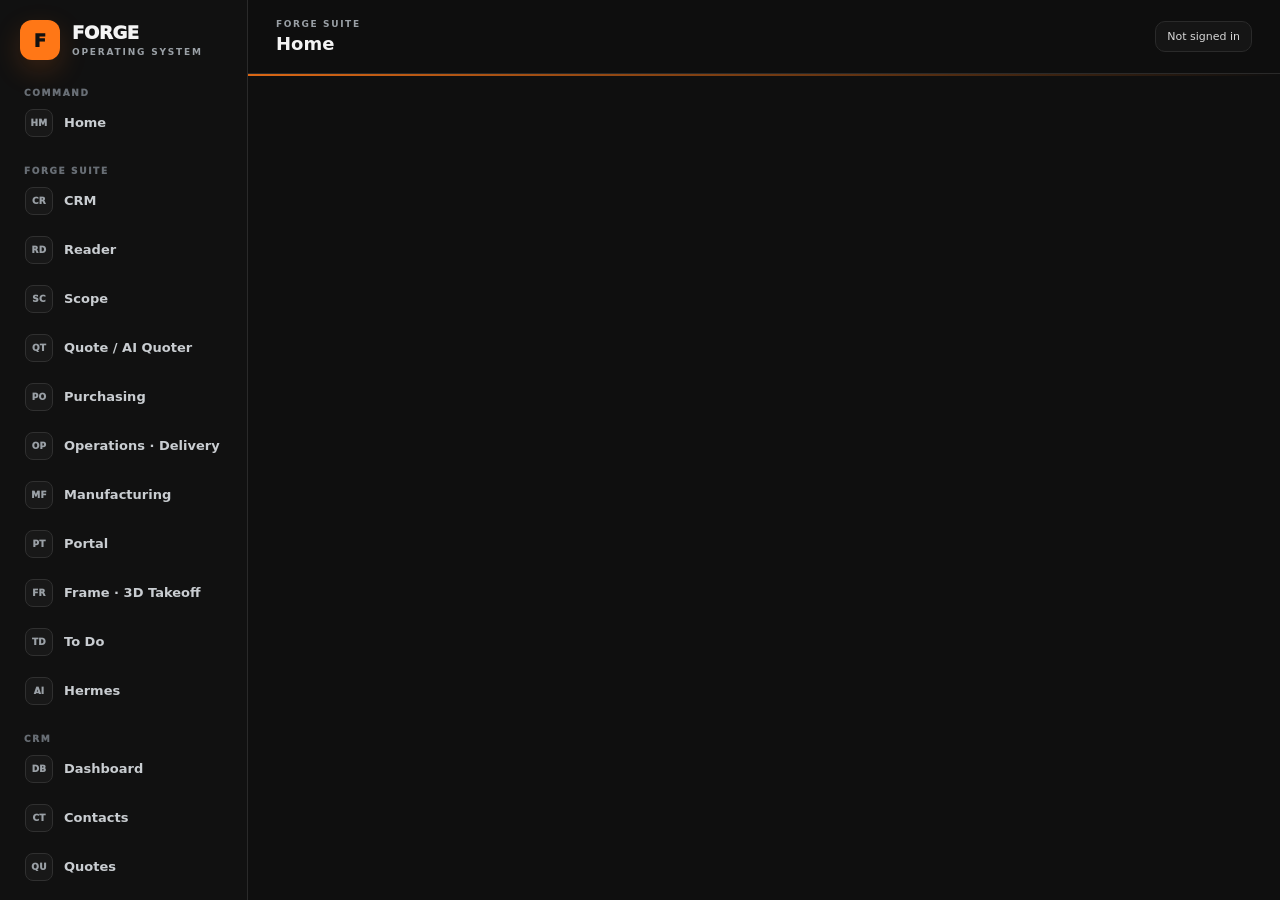
==== commit 3bd8f5fe: "One owner-password login and one shared sidebar for the whole Forge Suite account.html is now a pass" ====
--- a/index.html
+++ b/index.html
@@ -1,131 +1,105 @@
-<!DOCTYPE html>
-<html lang="en">
-<head>
-<meta charset="UTF-8" />
-<meta name="viewport" content="width=device-width, initial-scale=1.0" />
-<title>Forge Home</title>
-<meta name="theme-color" content="#0f0f0f" />
-<style>
-:root{--bg:#0f0f0f;--panel:#151515;--panel2:#1a1a1a;--border:#2a2a2a;--text:#f4f4f4;--muted:#9aa0a6;--muted2:#686e75;--accent:#ff7716;--accent2:#f17016;--success:#43c17b;--warn:#f2b84b;--danger:#ef6461;--info:#5ca9ff;--shadow:0 18px 50px rgba(0,0,0,.28)}
-*{box-sizing:border-box}html,body{margin:0;min-height:100%;background:var(--bg);color:var(--text);font-family:Inter,Segoe UI,system-ui,-apple-system,sans-serif}body{min-height:100vh}.app{display:grid;grid-template-columns:272px minmax(0,1fr);min-height:100vh}.sidebar{position:sticky;top:0;height:100vh;border-right:1px solid var(--border);background:#111;padding:20px 16px;display:flex;flex-direction:column;gap:18px}.brand{display:flex;align-items:center;gap:12px;padding:2px 6px 12px}.brandmark{width:42px;height:42px;border-radius:12px;background:var(--accent);color:#111;display:grid;place-items:center;font-weight:1000;font-size:18px;box-shadow:0 10px 28px rgba(255,119,22,.18)}.brand h1{font-size:19px;line-height:1;margin:0;font-weight:950;letter-spacing:-.02em}.brand small{display:block;color:var(--muted);margin-top:5px;font-size:9px;text-transform:uppercase;letter-spacing:.2em;font-weight:900}.navlabel{padding:0 10px;color:var(--muted2);font-size:9px;font-weight:950;text-transform:uppercase;letter-spacing:.18em}.nav{display:grid;gap:4px}.nav a,.nav .disabled{display:flex;align-items:center;gap:11px;text-decoration:none;color:#c9cdd1;padding:10px 11px;border:1px solid transparent;border-radius:10px;font-size:13px;font-weight:750;transition:.15s ease}.nav a:hover{background:#191919;border-color:#242424;color:#fff}.nav .active{background:#1a1a1a;border-color:#2d2d2d;color:#fff;box-shadow:inset 3px 0 0 var(--accent)}.navicon{width:28px;height:28px;border-radius:8px;border:1px solid #303030;background:#181818;display:grid;place-items:center;color:var(--muted);font-size:9px;font-weight:1000}.active .navicon{color:#111;background:var(--accent);border-color:var(--accent)}.disabled{opacity:.38;cursor:not-allowed}.sidefoot{margin-top:auto;border:1px solid var(--border);background:var(--panel);padding:13px;border-radius:12px}.sidefoot strong{display:block;font-size:12px}.sidefoot span{font-size:10px;color:var(--muted);display:block;margin-top:4px}.dot{display:inline-block;width:7px;height:7px;background:var(--success);border-radius:99px;margin-right:6px}.main{min-width:0}.topbar{height:74px;border-bottom:1px solid var(--border);display:flex;align-items:center;justify-content:space-between;padding:0 28px;background:rgba(15,15,15,.92);backdrop-filter:blur(14px);position:sticky;top:0;z-index:20}.crumb small{display:block;color:var(--muted);font-size:9px;text-transform:uppercase;letter-spacing:.18em;font-weight:900;margin-bottom:4px}.crumb strong{font-size:18px;font-weight:900}.account{display:flex;align-items:center;gap:10px}.orgpill{border:1px solid var(--border);background:var(--panel);padding:8px 11px;border-radius:10px;font-size:11px;color:#d7d7d7}.btn{border:1px solid var(--border);background:#1b1b1b;color:#fff;border-radius:10px;padding:9px 12px;font-weight:850;font-size:11px;cursor:pointer}.btn:hover{border-color:#3a3a3a}.btn.primary{background:var(--accent);border-color:var(--accent);color:#111}.content{padding:28px;max-width:1680px;margin:0 auto}.hero{display:flex;justify-content:space-between;gap:20px;align-items:flex-end;margin-bottom:24px}.eyebrow{font-size:10px;color:var(--accent);text-transform:uppercase;letter-spacing:.2em;font-weight:950}.hero h2{font-size:32px;line-height:1.08;margin:7px 0 7px;letter-spacing:-.04em}.hero p{margin:0;color:var(--muted);font-size:13px;max-width:720px}.grid{display:grid;gap:14px}.stats{grid-template-columns:repeat(6,minmax(0,1fr));margin-bottom:18px}.stat{border:1px solid var(--border);background:linear-gradient(180deg,#171717,#131313);border-radius:14px;padding:16px;min-height:104px}.stathead{display:flex;justify-content:space-between;gap:8px;align-items:center;color:var(--muted);font-size:9px;text-transform:uppercase;letter-spacing:.12em;font-weight:900}.statnum{font-size:29px;font-weight:950;letter-spacing:-.04em;margin-top:12px}.statmeta{font-size:10px;color:var(--muted2);margin-top:2px}.card{border:1px solid var(--border);background:var(--panel);border-radius:16px;box-shadow:var(--shadow)}.sectionhead{display:flex;align-items:center;justify-content:space-between;padding:16px 18px;border-bottom:1px solid var(--border)}.sectionhead h3{font-size:14px;margin:0;font-weight:900}.sectionhead span{font-size:9px;color:var(--muted);text-transform:uppercase;letter-spacing:.14em;font-weight:900}.modules{grid-template-columns:repeat(4,minmax(0,1fr));margin-bottom:18px}.module{display:block;text-decoration:none;color:inherit;padding:17px;border:1px solid var(--border);background:#161616;border-radius:14px;min-height:150px;transition:.15s ease;position:relative;overflow:hidden}.module:before{content:"";position:absolute;inset:0 auto 0 0;width:3px;background:var(--accent);opacity:0}.module:hover{transform:translateY(-2px);border-color:#3b3b3b;background:#191919}.module:hover:before{opacity:1}.moduletop{display:flex;align-items:center;justify-content:space-between}.modulebadge{width:38px;height:38px;border-radius:10px;background:#202020;border:1px solid #303030;display:grid;place-items:center;color:var(--accent);font-size:10px;font-weight:1000}.live{font-size:8px;font-weight:950;text-transform:uppercase;letter-spacing:.12em;color:var(--success)}.soon{color:var(--muted2)}.module h4{font-size:14px;margin:18px 0 5px}.module p{font-size:10px;line-height:1.45;color:var(--muted);margin:0}.module .arrow{position:absolute;right:14px;bottom:12px;color:#4d4d4d}.twocol{grid-template-columns:1.35fr .85fr}.list{padding:4px 0}.row{display:grid;grid-template-columns:minmax(0,1fr) auto;gap:14px;align-items:center;padding:13px 18px;border-bottom:1px solid #222}.row:last-child{border-bottom:0}.row strong{font-size:12px;display:block}.row small{display:block;color:var(--muted);font-size:10px;margin-top:3px}.tag{font-size:8px;text-transform:uppercase;letter-spacing:.09em;font-weight:950;border:1px solid #333;background:#1c1c1c;color:#c4c4c4;border-radius:999px;padding:5px 7px}.tag.warn{color:var(--warn);border-color:rgba(242,184,75,.25);background:rgba(242,184,75,.06)}.tag.danger{color:var(--danger);border-color:rgba(239,100,97,.24);background:rgba(239,100,97,.06)}.tag.info{color:var(--info)}.empty{padding:30px;text-align:center;color:var(--muted);font-size:11px}.signin{max-width:560px;margin:70px auto;border:1px solid var(--border);background:var(--panel);border-radius:18px;padding:28px;box-shadow:var(--shadow)}.signin h2{font-size:25px;margin:8px 0 6px}.signin p{color:var(--muted);font-size:12px;line-height:1.55}.form{display:flex;gap:9px;margin-top:18px}.input{flex:1;min-width:0;background:#101010;color:#fff;border:1px solid #303030;border-radius:10px;padding:11px 12px;outline:none}.input:focus{border-color:var(--accent)}.notice{font-size:10px;color:var(--muted);margin-top:12px;min-height:14px}.hidden{display:none!important}.loading{padding:70px;text-align:center;color:var(--muted);font-size:12px}.mobile-toggle{display:none}.accentline{height:2px;background:linear-gradient(90deg,var(--accent),transparent);opacity:.85}.quick{display:flex;gap:8px;flex-wrap:wrap}.quick a{color:#ddd;text-decoration:none;border:1px solid var(--border);background:#181818;padding:8px 10px;border-radius:9px;font-size:10px;font-weight:850}.quick a:hover{border-color:#424242;color:#fff}.error{color:var(--danger)}
-@media(max-width:1200px){.stats{grid-template-columns:repeat(3,1fr)}.modules{grid-template-columns:repeat(2,1fr)}}
-@media(max-width:860px){.app{grid-template-columns:1fr}.sidebar{display:none}.topbar{padding:0 16px}.content{padding:18px}.hero{align-items:flex-start;flex-direction:column}.stats{grid-template-columns:repeat(2,1fr)}.modules{grid-template-columns:1fr}.twocol{grid-template-columns:1fr}.orgpill{display:none}.mobile-toggle{display:block}.form{flex-direction:column}}
-</style>
-</head>
-<body>
-<div class="app">
-  <aside class="sidebar">
-    <a href="https://app.forgehub.dev/" aria-label="Back to Forge Home" title="Back to Forge Home" style="color:inherit;text-decoration:none" class="brand"><div class="brandmark">F</div><div><h1>FORGE</h1><small>Operating System</small></div></a>
-    <div class="navlabel">Command</div>
-    <div class="nav"><a class="active" href="#"><span class="navicon">HM</span>Home</a></div>
-    <div class="navlabel" style="margin-top:6px">Forge Suite</div>
-    <nav class="nav" id="suiteNav">
-      <a href="https://crm.forgehub.dev"><span class="navicon">CR</span>CRM</a>
-      <a href="https://reader.forgehub.dev"><span class="navicon">RD</span>Reader</a>
-      <a href="https://scope.forgehub.dev"><span class="navicon">SC</span>Scope</a>
-      <a href="https://quote.forgehub.dev"><span class="navicon">QT</span>Quote / AI Quoter</a>
-      <a href="https://crm.forgehub.dev/#/purchasing"><span class="navicon">PO</span>Purchasing</a>
-      <a href="https://crm.forgehub.dev/#/deliveries"><span class="navicon">OP</span>Operations</a>
-      <a href="https://manufacturing.forgehub.dev"><span class="navicon">MF</span>Manufacturing</a>
-      <a href="https://portal.forgehub.dev"><span class="navicon">PT</span>Portal</a>
-      <a href="https://frame.forgehub.dev"><span class="navicon">FR</span>Frame · 3D Takeoff</a>
-      <a href="https://ai.forgehub.dev/sessions"><span class="navicon">AI</span>Hermes</a>
-    </nav>
-    <div class="sidefoot"><strong><span class="dot"></span>Forge Core</strong><span id="coreStatus">Waiting for sign in</span></div>
-  </aside>
-  <main class="main">
-    <header class="topbar">
-      <div class="crumb"><small>Forge Suite</small><strong>Home</strong></div>
-      <div class="account"><div class="orgpill" id="orgPill">Not signed in</div><a class="btn" href="/account.html">Account &amp; admin</a><button class="btn hidden" id="signOutBtn">Sign out</button></div>
-    </header>
-    <div class="accentline"></div>
-    <div class="content">
-      <section id="signinPanel" class="signin">
-        <div class="eyebrow">Forge Core</div><h2>Sign in to Forge</h2>
-        <p>One Core account for the Forge suite. Enter your email and Forge will send a passwordless sign-in link.</p>
-        <div class="form"><input class="input" id="emailInput" type="email" autocomplete="email" placeholder="you@company.com"/><button class="btn primary" id="magicBtn">Send sign-in link</button></div>
-        <div class="notice" id="signinNotice"></div><p><a href="/account.html">Register a new account or manage access →</a></p>
-      </section>
-      <section id="loadingPanel" class="loading hidden">Loading Forge Core…</section>
-      <section id="dashboard" class="hidden">
-        <div class="hero">
-          <div><div class="eyebrow">Forge Command Center</div><h2 id="welcomeTitle">Good to see you.</h2><p id="welcomeMeta">Live operational view across the Forge suite.</p></div>
-          <div class="quick"><a href="https://crm.forgehub.dev/#/quotes">Open Quotes</a><a href="https://crm.forgehub.dev/#/purchasing">Create PO</a><a href="https://crm.forgehub.dev/#/deliveries">Schedule Delivery</a></div>
-        </div>
-        <div class="grid stats">
-          <div class="stat"><div class="stathead"><span>Projects</span><span>CRM</span></div><div class="statnum" id="statProjects">—</div><div class="statmeta">active / current jobs</div></div>
-          <div class="stat"><div class="stathead"><span>Open Quotes</span><span>Sales</span></div><div class="statnum" id="statQuotes">—</div><div class="statmeta">not closed or declined</div></div>
-          <div class="stat"><div class="stathead"><span>Purchase Orders</span><span>PO</span></div><div class="statnum" id="statPOs">—</div><div class="statmeta">open / partial / ordered</div></div>
-          <div class="stat"><div class="stathead"><span>Deliveries</span><span>Ops</span></div><div class="statnum" id="statDeliveries">—</div><div class="statmeta">scheduled and not complete</div></div>
-          <div class="stat"><div class="stathead"><span>Production</span><span>MFG</span></div><div class="statnum" id="statMfg">—</div><div class="statmeta">open work orders</div></div>
-          <div class="stat"><div class="stathead"><span>Tasks</span><span>Core</span></div><div class="statnum" id="statTasks">—</div><div class="statmeta">open items requiring follow-up</div></div>
-        </div>
-        <div class="grid modules">
-          <a class="module" href="https://crm.forgehub.dev"><div class="moduletop"><div class="modulebadge">CRM</div><span class="live">Live</span></div><h4>CRM</h4><p>Customers, projects, quotes, follow-ups and the commercial pipeline.</p><span class="arrow">↗</span></a>
-          <a class="module" href="https://reader.forgehub.dev"><div class="moduletop"><div class="modulebadge">RDR</div><span class="live">Live</span></div><h4>Reader</h4><p>Drawing and PDF understanding feeding structured Forge records.</p><span class="arrow">↗</span></a>
-          <a class="module" href="https://scope.forgehub.dev"><div class="moduletop"><div class="modulebadge">SCP</div><span class="live">Live</span></div><h4>Scope</h4><p>Scope creation, BOM comparison and drawing-backed project decisions.</p><span class="arrow">↗</span></a>
-          <a class="module" href="https://quote.forgehub.dev"><div class="moduletop"><div class="modulebadge">QTR</div><span class="live">Live</span></div><h4>Quote / AI Quoter</h4><p>Pricing, takeoff lineage, revisions and quote preparation.</p><span class="arrow">↗</span></a>
-          <a class="module" href="https://crm.forgehub.dev/#/purchasing"><div class="moduletop"><div class="modulebadge">PO</div><span class="live">Live</span></div><h4>Purchasing</h4><p>Vendor POs, receiving history and inbound material scheduling.</p><span class="arrow">↗</span></a>
-          <a class="module" href="https://crm.forgehub.dev/#/deliveries"><div class="moduletop"><div class="modulebadge">OPS</div><span class="live">Live</span></div><h4>Operations</h4><p>Inbound and outbound delivery scheduling, dispatch and status.</p><span class="arrow">↗</span></a>
-          <a class="module" href="https://manufacturing.forgehub.dev"><div class="moduletop"><div class="modulebadge">MFG</div><span class="live">Core</span></div><h4>Manufacturing</h4><p>Work orders, production stages, quantities and shop-floor routing.</p><span class="arrow">↗</span></a>
-          <a class="module" href="https://portal.forgehub.dev"><div class="moduletop"><div class="modulebadge">PTL</div><span class="live">Live</span></div><h4>Portal</h4><p>Secure customer/dealer project visibility, documents and approvals.</p><span class="arrow">↗</span></a>
-          <a class="module" href="https://frame.forgehub.dev"><div class="moduletop"><div class="modulebadge">FRM</div><span class="live">Live</span></div><h4>Frame · 3D Takeoff</h4><p>3D takeoff and MiTek-style BOM estimator with model-driven material lists.</p><span class="arrow">↗</span></a>
-        </div>
-        <div class="grid twocol">
-          <section class="card"><div class="sectionhead"><h3>Recent projects</h3><span>Forge Core</span></div><div class="list" id="recentProjects"></div></section>
-          <section class="card"><div class="sectionhead"><h3>Needs attention</h3><span>Across suite</span></div><div class="list" id="attentionList"></div></section>
-        </div>
-      </section>
-    </div>
-  </main>
-</div>
-<script type="module">
-import { createClient } from 'https://esm.sh/@supabase/supabase-js@2.112.4';
-const CORE_URL='https://uyqanhwurngoupmvzxrh.supabase.co';
-const CORE_KEY='sb_publishable_SquKrj848EoO9NHZknVkSA_k8CKD7WQ';
-const supabase=createClient(CORE_URL,CORE_KEY,{auth:{persistSession:true,autoRefreshToken:true,detectSessionInUrl:true},global:{headers:{'x-forge-module':'home'}}});
-const $=id=>document.getElementById(id);
-const signin=$('signinPanel'),loading=$('loadingPanel'),dash=$('dashboard'),notice=$('signinNotice');
-const CLOSED=new Set(['completed','cancelled','closed','declined','expired','delivered','received']);
-function esc(v=''){return String(v).replace(/[&<>'"]/g,c=>({'&':'&amp;','<':'&lt;','>':'&gt;',"'":'&#39;','"':'&quot;'}[c]))}
-function human(v=''){return String(v||'').replaceAll('_',' ').replace(/\b\w/g,m=>m.toUpperCase())}
-function fmtDate(v){if(!v)return 'No date';const d=new Date(v);return Number.isNaN(d.getTime())?v:d.toLocaleDateString(undefined,{month:'short',day:'numeric',year:'numeric'})}
-function show(panel){[signin,loading,dash].forEach(x=>x.classList.add('hidden'));panel.classList.remove('hidden')}
-async function signIn(){const email=$('emailInput').value.trim();if(!email){notice.textContent='Enter your email address.';notice.className='notice error';return} $('magicBtn').disabled=true;notice.textContent='Sending sign-in link…';notice.className='notice';const {error}=await supabase.auth.signInWithOtp({email,options:{shouldCreateUser:false,emailRedirectTo:window.location.origin+'/account.html'}});$('magicBtn').disabled=false;if(error){notice.textContent=error.message;notice.className='notice error';return}notice.textContent='Sign-in link sent. Open it on this device to enter Forge.'}
-$('magicBtn').addEventListener('click',signIn);$('emailInput').addEventListener('keydown',e=>{if(e.key==='Enter')signIn()});$('signOutBtn').addEventListener('click',async()=>{await supabase.auth.signOut();location.reload()});
-async function loadHome(user){show(loading);$('signOutBtn').classList.remove('hidden');
- const {data:membership,error:mErr}=await supabase.from('organization_memberships').select('organization_id,role,status').eq('user_id',user.id).eq('status','active').limit(1).maybeSingle();
- if(mErr) throw mErr; if(!membership){location.replace('/account.html');return;}
- const orgId=membership.organization_id;
- const [{data:org},{data:locs}]=await Promise.all([supabase.from('organizations').select('id,name,slug').eq('id',orgId).maybeSingle(),supabase.from('locations').select('id,name,code,status').eq('organization_id',orgId).eq('status','active').order('name').limit(5)]);
- const location=(locs||[]).find(x=>x.code==='JK-MAIN')||(locs||[])[0];
- $('coreStatus').textContent='Connected · '+(org?.name||'Organization');$('orgPill').textContent=(org?.name||'Forge')+(location?' · '+location.name:'');
- $('welcomeTitle').textContent='Forge is ready.';$('welcomeMeta').textContent=`${org?.name||'Your organization'} · ${human(membership.role)}${location?' · '+location.name:''}`;
- const filters=q=>q.eq('organization_id',orgId);
- const [projectsR,quotesR,posR,delsR,mfgR,tasksR]=await Promise.all([
-   filters(supabase.from('projects').select('id,name,project_number,status,updated_at').order('updated_at',{ascending:false}).limit(100)),
-   filters(supabase.from('quotes').select('id,quote_number,title,status,total,updated_at').order('updated_at',{ascending:false}).limit(200)),
-   filters(supabase.from('purchase_orders').select('id,po_number,status,expected_date,total,updated_at').order('updated_at',{ascending:false}).limit(200)),
-   filters(supabase.from('deliveries').select('id,delivery_number,status,scheduled_start,direction,truck,driver,notes').order('scheduled_start',{ascending:true}).limit(250)),
-   filters(supabase.from('work_orders').select('id,work_order_number,status,product_type,title,due_date,priority,updated_at').order('updated_at',{ascending:false}).limit(200)),
-   filters(supabase.from('tasks').select('id,title,status,due_at,priority').order('due_at',{ascending:true}).limit(200))
- ]);
- const datasets=[projectsR,quotesR,posR,delsR,mfgR,tasksR];const firstErr=datasets.find(x=>x.error)?.error;if(firstErr){$('welcomeMeta').textContent+=' · Some dashboard data could not be loaded';}
- const projects=projectsR.data||[],quotes=quotesR.data||[],pos=posR.data||[],dels=delsR.data||[],mfg=mfgR.data||[],tasks=tasksR.data||[];
- const open=x=>!CLOSED.has(String(x.status||'').toLowerCase());
- $('statProjects').textContent=projects.filter(open).length;$('statQuotes').textContent=quotes.filter(open).length;$('statPOs').textContent=pos.filter(open).length;$('statDeliveries').textContent=dels.filter(open).length;$('statMfg').textContent=mfg.filter(open).length;$('statTasks').textContent=tasks.filter(open).length;
- renderProjects(projects.slice(0,7));renderAttention({tasks,pos,dels,mfg});show(dash)
-}
-function renderProjects(items){const host=$('recentProjects');if(!items.length){host.innerHTML='<div class="empty">No Core projects yet.</div>';return}host.innerHTML=items.map(p=>`<div class="row"><div><strong>${esc(p.project_number?`${p.project_number} · ${p.name}`:p.name||'Untitled project')}</strong><small>Updated ${fmtDate(p.updated_at)}</small></div><span class="tag">${esc(human(p.status||'active'))}</span></div>`).join('')}
-function renderAttention({tasks,pos,dels,mfg}){const now=new Date(),week=new Date(Date.now()+7*864e5);const arr=[];
- tasks.filter(x=>!CLOSED.has(String(x.status||'').toLowerCase())).slice(0,4).forEach(x=>{const due=x.due_at?new Date(x.due_at):null;arr.push({title:x.title||'Task',meta:due?'Due '+fmtDate(x.due_at):'Open task',kind:due&&due<now?'danger':'warn',tag:due&&due<now?'Overdue':'Task'})});
- pos.filter(x=>['ordered','partial'].includes(String(x.status||'').toLowerCase())&&x.expected_date&&new Date(x.expected_date)<=week).slice(0,3).forEach(x=>arr.push({title:'PO '+(x.po_number||''),meta:'Expected '+fmtDate(x.expected_date),kind:'info',tag:human(x.status)}));
- dels.filter(x=>!CLOSED.has(String(x.status||'').toLowerCase())&&x.scheduled_start&&new Date(x.scheduled_start)<=week).slice(0,3).forEach(x=>arr.push({title:(x.direction==='inbound'?'Inbound':'Delivery')+' '+(x.delivery_number||''),meta:fmtDate(x.scheduled_start)+(x.truck?' · '+x.truck:''),kind:'info',tag:human(x.status)}));
- mfg.filter(x=>!CLOSED.has(String(x.status||'').toLowerCase())&&x.due_date&&new Date(x.due_date)<=week).slice(0,3).forEach(x=>arr.push({title:x.work_order_number||x.title||'Work order',meta:(x.product_type||'Production')+' · due '+fmtDate(x.due_date),kind:'warn',tag:human(x.status)}));
- const host=$('attentionList');if(!arr.length){host.innerHTML='<div class="empty">Nothing urgent right now.</div>';return}host.innerHTML=arr.slice(0,9).map(a=>`<div class="row"><div><strong>${esc(a.title)}</strong><small>${esc(a.meta)}</small></div><span class="tag ${a.kind}">${esc(a.tag)}</span></div>`).join('')}
-async function boot(){const {data:{session}}=await supabase.auth.getSession();if(session?.user){await loadHome(session.user)}else{location.replace('/account.html')}}
-supabase.auth.onAuthStateChange((event,session)=>{if((event==='SIGNED_IN'||event==='TOKEN_REFRESHED')&&session?.user)setTimeout(()=>void loadHome(session.user).catch(e=>{show(signin);notice.textContent=e.message}),0);if(event==='SIGNED_OUT')show(signin)});boot().catch(e=>{show(signin);notice.textContent=e.message});
-</script>
-</body>
-</html>
-
+<!DOCTYPE html>
+<html lang="en">
+<head>
+<meta charset="UTF-8" />
+<meta name="viewport" content="width=device-width, initial-scale=1.0" />
+<title>Forge Home</title>
+<meta name="theme-color" content="#0f0f0f" />
+<style>
+:root{--bg:#0f0f0f;--panel:#151515;--panel2:#1a1a1a;--border:#2a2a2a;--text:#f4f4f4;--muted:#9aa0a6;--muted2:#686e75;--accent:#ff7716;--accent2:#f17016;--success:#43c17b;--warn:#f2b84b;--danger:#ef6461;--info:#5ca9ff;--shadow:0 18px 50px rgba(0,0,0,.28)}
+*{box-sizing:border-box}html,body{margin:0;min-height:100%;background:var(--bg);color:var(--text);font-family:Inter,Segoe UI,system-ui,-apple-system,sans-serif}body{min-height:100vh}.app{display:block;min-height:100vh}.sidebar{position:sticky;top:0;height:100vh;border-right:1px solid var(--border);background:#111;padding:20px 16px;display:flex;flex-direction:column;gap:18px}.brand{display:flex;align-items:center;gap:12px;padding:2px 6px 12px}.brandmark{width:42px;height:42px;border-radius:12px;background:var(--accent);color:#111;display:grid;place-items:center;font-weight:1000;font-size:18px;box-shadow:0 10px 28px rgba(255,119,22,.18)}.brand h1{font-size:19px;line-height:1;margin:0;font-weight:950;letter-spacing:-.02em}.brand small{display:block;color:var(--muted);margin-top:5px;font-size:9px;text-transform:uppercase;letter-spacing:.2em;font-weight:900}.navlabel{padding:0 10px;color:var(--muted2);font-size:9px;font-weight:950;text-transform:uppercase;letter-spacing:.18em}.nav{display:grid;gap:4px}.nav a,.nav .disabled{display:flex;align-items:center;gap:11px;text-decoration:none;color:#c9cdd1;padding:10px 11px;border:1px solid transparent;border-radius:10px;font-size:13px;font-weight:750;transition:.15s ease}.nav a:hover{background:#191919;border-color:#242424;color:#fff}.nav .active{background:#1a1a1a;border-color:#2d2d2d;color:#fff;box-shadow:inset 3px 0 0 var(--accent)}.navicon{width:28px;height:28px;border-radius:8px;border:1px solid #303030;background:#181818;display:grid;place-items:center;color:var(--muted);font-size:9px;font-weight:1000}.active .navicon{color:#111;background:var(--accent);border-color:var(--accent)}.disabled{opacity:.38;cursor:not-allowed}.sidefoot{margin-top:auto;border:1px solid var(--border);background:var(--panel);padding:13px;border-radius:12px}.sidefoot strong{display:block;font-size:12px}.sidefoot span{font-size:10px;color:var(--muted);display:block;margin-top:4px}.dot{display:inline-block;width:7px;height:7px;background:var(--success);border-radius:99px;margin-right:6px}.main{min-width:0}.topbar{height:74px;border-bottom:1px solid var(--border);display:flex;align-items:center;justify-content:space-between;padding:0 28px;background:rgba(15,15,15,.92);backdrop-filter:blur(14px);position:sticky;top:0;z-index:20}.crumb small{display:block;color:var(--muted);font-size:9px;text-transform:uppercase;letter-spacing:.18em;font-weight:900;margin-bottom:4px}.crumb strong{font-size:18px;font-weight:900}.account{display:flex;align-items:center;gap:10px}.orgpill{border:1px solid var(--border);background:var(--panel);padding:8px 11px;border-radius:10px;font-size:11px;color:#d7d7d7}.btn{border:1px solid var(--border);background:#1b1b1b;color:#fff;border-radius:10px;padding:9px 12px;font-weight:850;font-size:11px;cursor:pointer}.btn:hover{border-color:#3a3a3a}.btn.primary{background:var(--accent);border-color:var(--accent);color:#111}.content{padding:28px;max-width:1680px;margin:0 auto}.hero{display:flex;justify-content:space-between;gap:20px;align-items:flex-end;margin-bottom:24px}.eyebrow{font-size:10px;color:var(--accent);text-transform:uppercase;letter-spacing:.2em;font-weight:950}.hero h2{font-size:32px;line-height:1.08;margin:7px 0 7px;letter-spacing:-.04em}.hero p{margin:0;color:var(--muted);font-size:13px;max-width:720px}.grid{display:grid;gap:14px}.stats{grid-template-columns:repeat(6,minmax(0,1fr));margin-bottom:18px}.stat{border:1px solid var(--border);background:linear-gradient(180deg,#171717,#131313);border-radius:14px;padding:16px;min-height:104px}.stathead{display:flex;justify-content:space-between;gap:8px;align-items:center;color:var(--muted);font-size:9px;text-transform:uppercase;letter-spacing:.12em;font-weight:900}.statnum{font-size:29px;font-weight:950;letter-spacing:-.04em;margin-top:12px}.statmeta{font-size:10px;color:var(--muted2);margin-top:2px}.card{border:1px solid var(--border);background:var(--panel);border-radius:16px;box-shadow:var(--shadow)}.sectionhead{display:flex;align-items:center;justify-content:space-between;padding:16px 18px;border-bottom:1px solid var(--border)}.sectionhead h3{font-size:14px;margin:0;font-weight:900}.sectionhead span{font-size:9px;color:var(--muted);text-transform:uppercase;letter-spacing:.14em;font-weight:900}.modules{grid-template-columns:repeat(4,minmax(0,1fr));margin-bottom:18px}.module{display:block;text-decoration:none;color:inherit;padding:17px;border:1px solid var(--border);background:#161616;border-radius:14px;min-height:150px;transition:.15s ease;position:relative;overflow:hidden}.module:before{content:"";position:absolute;inset:0 auto 0 0;width:3px;background:var(--accent);opacity:0}.module:hover{transform:translateY(-2px);border-color:#3b3b3b;background:#191919}.module:hover:before{opacity:1}.moduletop{display:flex;align-items:center;justify-content:space-between}.modulebadge{width:38px;height:38px;border-radius:10px;background:#202020;border:1px solid #303030;display:grid;place-items:center;color:var(--accent);font-size:10px;font-weight:1000}.live{font-size:8px;font-weight:950;text-transform:uppercase;letter-spacing:.12em;color:var(--success)}.soon{color:var(--muted2)}.module h4{font-size:14px;margin:18px 0 5px}.module p{font-size:10px;line-height:1.45;color:var(--muted);margin:0}.module .arrow{position:absolute;right:14px;bottom:12px;color:#4d4d4d}.twocol{grid-template-columns:1.35fr .85fr}.list{padding:4px 0}.row{display:grid;grid-template-columns:minmax(0,1fr) auto;gap:14px;align-items:center;padding:13px 18px;border-bottom:1px solid #222}.row:last-child{border-bottom:0}.row strong{font-size:12px;display:block}.row small{display:block;color:var(--muted);font-size:10px;margin-top:3px}.tag{font-size:8px;text-transform:uppercase;letter-spacing:.09em;font-weight:950;border:1px solid #333;background:#1c1c1c;color:#c4c4c4;border-radius:999px;padding:5px 7px}.tag.warn{color:var(--warn);border-color:rgba(242,184,75,.25);background:rgba(242,184,75,.06)}.tag.danger{color:var(--danger);border-color:rgba(239,100,97,.24);background:rgba(239,100,97,.06)}.tag.info{color:var(--info)}.empty{padding:30px;text-align:center;color:var(--muted);font-size:11px}.signin{max-width:560px;margin:70px auto;border:1px solid var(--border);background:var(--panel);border-radius:18px;padding:28px;box-shadow:var(--shadow)}.signin h2{font-size:25px;margin:8px 0 6px}.signin p{color:var(--muted);font-size:12px;line-height:1.55}.form{display:flex;gap:9px;margin-top:18px}.input{flex:1;min-width:0;background:#101010;color:#fff;border:1px solid #303030;border-radius:10px;padding:11px 12px;outline:none}.input:focus{border-color:var(--accent)}.notice{font-size:10px;color:var(--muted);margin-top:12px;min-height:14px}.hidden{display:none!important}.loading{padding:70px;text-align:center;color:var(--muted);font-size:12px}.mobile-toggle{display:none}.accentline{height:2px;background:linear-gradient(90deg,var(--accent),transparent);opacity:.85}.quick{display:flex;gap:8px;flex-wrap:wrap}.quick a{color:#ddd;text-decoration:none;border:1px solid var(--border);background:#181818;padding:8px 10px;border-radius:9px;font-size:10px;font-weight:850}.quick a:hover{border-color:#424242;color:#fff}.error{color:var(--danger)}
+@media(max-width:1200px){.stats{grid-template-columns:repeat(3,1fr)}.modules{grid-template-columns:repeat(2,1fr)}}
+@media(max-width:860px){.app{grid-template-columns:1fr}.sidebar{display:none}.topbar{padding:0 16px}.content{padding:18px}.hero{align-items:flex-start;flex-direction:column}.stats{grid-template-columns:repeat(2,1fr)}.modules{grid-template-columns:1fr}.twocol{grid-template-columns:1fr}.orgpill{display:none}.mobile-toggle{display:block}.form{flex-direction:column}}
+</style>
+</head>
+<body>
+<div class="app">
+  <!-- Sidebar is rendered by /forge-nav.js (shared across every Forge app) -->
+  <main class="main">
+    <header class="topbar">
+      <div class="crumb"><small>Forge Suite</small><strong>Home</strong></div>
+      <div class="account"><div class="orgpill" id="orgPill">Not signed in</div><span id="coreStatus" hidden></span><button class="btn hidden" id="signOutBtn">Sign out</button></div>
+    </header>
+    <div class="accentline"></div>
+    <div class="content">
+      <section id="signinPanel" class="signin hidden"><div class="notice" id="signinNotice"></div></section>
+      <section id="loadingPanel" class="loading hidden">Loading Forge Core…</section>
+      <section id="dashboard" class="hidden">
+        <div class="hero">
+          <div><div class="eyebrow">Forge Command Center</div><h2 id="welcomeTitle">Good to see you.</h2><p id="welcomeMeta">Live operational view across the Forge suite.</p></div>
+          <div class="quick"><a href="https://crm.forgehub.dev/#/quotes">Open Quotes</a><a href="https://crm.forgehub.dev/#/purchasing">Create PO</a><a href="https://crm.forgehub.dev/#/deliveries">Schedule Delivery</a></div>
+        </div>
+        <div class="grid stats">
+          <div class="stat"><div class="stathead"><span>Projects</span><span>CRM</span></div><div class="statnum" id="statProjects">—</div><div class="statmeta">active / current jobs</div></div>
+          <div class="stat"><div class="stathead"><span>Open Quotes</span><span>Sales</span></div><div class="statnum" id="statQuotes">—</div><div class="statmeta">not closed or declined</div></div>
+          <div class="stat"><div class="stathead"><span>Purchase Orders</span><span>PO</span></div><div class="statnum" id="statPOs">—</div><div class="statmeta">open / partial / ordered</div></div>
+          <div class="stat"><div class="stathead"><span>Deliveries</span><span>Ops</span></div><div class="statnum" id="statDeliveries">—</div><div class="statmeta">scheduled and not complete</div></div>
+          <div class="stat"><div class="stathead"><span>Production</span><span>MFG</span></div><div class="statnum" id="statMfg">—</div><div class="statmeta">open work orders</div></div>
+          <div class="stat"><div class="stathead"><span>Tasks</span><span>Core</span></div><div class="statnum" id="statTasks">—</div><div class="statmeta">open items requiring follow-up</div></div>
+        </div>
+        <div class="grid modules">
+          <a class="module" href="https://crm.forgehub.dev"><div class="moduletop"><div class="modulebadge">CRM</div><span class="live">Live</span></div><h4>CRM</h4><p>Customers, projects, quotes, follow-ups and the commercial pipeline.</p><span class="arrow">↗</span></a>
+          <a class="module" href="https://reader.forgehub.dev"><div class="moduletop"><div class="modulebadge">RDR</div><span class="live">Live</span></div><h4>Reader</h4><p>Drawing and PDF understanding feeding structured Forge records.</p><span class="arrow">↗</span></a>
+          <a class="module" href="https://scope.forgehub.dev"><div class="moduletop"><div class="modulebadge">SCP</div><span class="live">Live</span></div><h4>Scope</h4><p>Scope creation, BOM comparison and drawing-backed project decisions.</p><span class="arrow">↗</span></a>
+          <a class="module" href="https://quote.forgehub.dev"><div class="moduletop"><div class="modulebadge">QTR</div><span class="live">Live</span></div><h4>Quote / AI Quoter</h4><p>Pricing, takeoff lineage, revisions and quote preparation.</p><span class="arrow">↗</span></a>
+          <a class="module" href="https://crm.forgehub.dev/#/purchasing"><div class="moduletop"><div class="modulebadge">PO</div><span class="live">Live</span></div><h4>Purchasing</h4><p>Vendor POs, receiving history and inbound material scheduling.</p><span class="arrow">↗</span></a>
+          <a class="module" href="https://crm.forgehub.dev/#/deliveries"><div class="moduletop"><div class="modulebadge">OPS</div><span class="live">Live</span></div><h4>Operations</h4><p>Inbound and outbound delivery scheduling, dispatch and status.</p><span class="arrow">↗</span></a>
+          <a class="module" href="https://manufacturing.forgehub.dev"><div class="moduletop"><div class="modulebadge">MFG</div><span class="live">Core</span></div><h4>Manufacturing</h4><p>Work orders, production stages, quantities and shop-floor routing.</p><span class="arrow">↗</span></a>
+          <a class="module" href="https://portal.forgehub.dev"><div class="moduletop"><div class="modulebadge">PTL</div><span class="live">Live</span></div><h4>Portal</h4><p>Secure customer/dealer project visibility, documents and approvals.</p><span class="arrow">↗</span></a>
+          <a class="module" href="https://frame.forgehub.dev"><div class="moduletop"><div class="modulebadge">FRM</div><span class="live">Live</span></div><h4>Frame · 3D Takeoff</h4><p>3D takeoff and MiTek-style BOM estimator with model-driven material lists.</p><span class="arrow">↗</span></a>
+        </div>
+        <div class="grid twocol">
+          <section class="card"><div class="sectionhead"><h3>Recent projects</h3><span>Forge Core</span></div><div class="list" id="recentProjects"></div></section>
+          <section class="card"><div class="sectionhead"><h3>Needs attention</h3><span>Across suite</span></div><div class="list" id="attentionList"></div></section>
+        </div>
+      </section>
+    </div>
+  </main>
+</div>
+<script type="module">
+import { core as supabase } from './core-client.js';
+const $=id=>document.getElementById(id);
+const signin=$('signinPanel'),loading=$('loadingPanel'),dash=$('dashboard'),notice=$('signinNotice');
+const CLOSED=new Set(['completed','cancelled','closed','declined','expired','delivered','received']);
+function esc(v=''){return String(v).replace(/[&<>'"]/g,c=>({'&':'&amp;','<':'&lt;','>':'&gt;',"'":'&#39;','"':'&quot;'}[c]))}
+function human(v=''){return String(v||'').replaceAll('_',' ').replace(/\b\w/g,m=>m.toUpperCase())}
+function fmtDate(v){if(!v)return 'No date';const d=new Date(v);return Number.isNaN(d.getTime())?v:d.toLocaleDateString(undefined,{month:'short',day:'numeric',year:'numeric'})}
+function show(panel){[signin,loading,dash].forEach(x=>x.classList.add('hidden'));panel.classList.remove('hidden')}
+$('signOutBtn').addEventListener('click',()=>{location.href='/account.html?signout=1'});
+async function loadHome(user){show(loading);$('signOutBtn').classList.remove('hidden');
+ const {data:membership,error:mErr}=await supabase.from('organization_memberships').select('organization_id,role,status').eq('user_id',user.id).eq('status','active').limit(1).maybeSingle();
+ if(mErr) throw mErr; if(!membership){show(signin);notice.textContent='No active Forge workspace membership on this account.';return;}
+ const orgId=membership.organization_id;
+ const [{data:org},{data:locs}]=await Promise.all([supabase.from('organizations').select('id,name,slug').eq('id',orgId).maybeSingle(),supabase.from('locations').select('id,name,code,status').eq('organization_id',orgId).eq('status','active').order('name').limit(5)]);
+ const location=(locs||[]).find(x=>x.code==='JK-MAIN')||(locs||[])[0];
+ $('coreStatus').textContent='Connected · '+(org?.name||'Organization');$('orgPill').textContent=(org?.name||'Forge')+(location?' · '+location.name:'');
+ $('welcomeTitle').textContent='Forge is ready.';$('welcomeMeta').textContent=`${org?.name||'Your organization'} · ${human(membership.role)}${location?' · '+location.name:''}`;
+ const filters=q=>q.eq('organization_id',orgId);
+ const [projectsR,quotesR,posR,delsR,mfgR,tasksR]=await Promise.all([
+   filters(supabase.from('projects').select('id,name,project_number,status,updated_at').order('updated_at',{ascending:false}).limit(100)),
+   filters(supabase.from('quotes').select('id,quote_number,title,status,total,updated_at').order('updated_at',{ascending:false}).limit(200)),
+   filters(supabase.from('purchase_orders').select('id,po_number,status,expected_date,total,updated_at').order('updated_at',{ascending:false}).limit(200)),
+   filters(supabase.from('deliveries').select('id,delivery_number,status,scheduled_start,direction,truck,driver,notes').order('scheduled_start',{ascending:true}).limit(250)),
+   filters(supabase.from('work_orders').select('id,work_order_number,status,product_type,title,due_date,priority,updated_at').order('updated_at',{ascending:false}).limit(200)),
+   filters(supabase.from('tasks').select('id,title,status,due_at,priority').order('due_at',{ascending:true}).limit(200))
+ ]);
+ const datasets=[projectsR,quotesR,posR,delsR,mfgR,tasksR];const firstErr=datasets.find(x=>x.error)?.error;if(firstErr){$('welcomeMeta').textContent+=' · Some dashboard data could not be loaded';}
+ const projects=projectsR.data||[],quotes=quotesR.data||[],pos=posR.data||[],dels=delsR.data||[],mfg=mfgR.data||[],tasks=tasksR.data||[];
+ const open=x=>!CLOSED.has(String(x.status||'').toLowerCase());
+ $('statProjects').textContent=projects.filter(open).length;$('statQuotes').textContent=quotes.filter(open).length;$('statPOs').textContent=pos.filter(open).length;$('statDeliveries').textContent=dels.filter(open).length;$('statMfg').textContent=mfg.filter(open).length;$('statTasks').textContent=tasks.filter(open).length;
+ renderProjects(projects.slice(0,7));renderAttention({tasks,pos,dels,mfg});show(dash)
+}
+function renderProjects(items){const host=$('recentProjects');if(!items.length){host.innerHTML='<div class="empty">No Core projects yet.</div>';return}host.innerHTML=items.map(p=>`<div class="row"><div><strong>${esc(p.project_number?`${p.project_number} · ${p.name}`:p.name||'Untitled project')}</strong><small>Updated ${fmtDate(p.updated_at)}</small></div><span class="tag">${esc(human(p.status||'active'))}</span></div>`).join('')}
+function renderAttention({tasks,pos,dels,mfg}){const now=new Date(),week=new Date(Date.now()+7*864e5);const arr=[];
+ tasks.filter(x=>!CLOSED.has(String(x.status||'').toLowerCase())).slice(0,4).forEach(x=>{const due=x.due_at?new Date(x.due_at):null;arr.push({title:x.title||'Task',meta:due?'Due '+fmtDate(x.due_at):'Open task',kind:due&&due<now?'danger':'warn',tag:due&&due<now?'Overdue':'Task'})});
+ pos.filter(x=>['ordered','partial'].includes(String(x.status||'').toLowerCase())&&x.expected_date&&new Date(x.expected_date)<=week).slice(0,3).forEach(x=>arr.push({title:'PO '+(x.po_number||''),meta:'Expected '+fmtDate(x.expected_date),kind:'info',tag:human(x.status)}));
+ dels.filter(x=>!CLOSED.has(String(x.status||'').toLowerCase())&&x.scheduled_start&&new Date(x.scheduled_start)<=week).slice(0,3).forEach(x=>arr.push({title:(x.direction==='inbound'?'Inbound':'Delivery')+' '+(x.delivery_number||''),meta:fmtDate(x.scheduled_start)+(x.truck?' · '+x.truck:''),kind:'info',tag:human(x.status)}));
+ mfg.filter(x=>!CLOSED.has(String(x.status||'').toLowerCase())&&x.due_date&&new Date(x.due_date)<=week).slice(0,3).forEach(x=>arr.push({title:x.work_order_number||x.title||'Work order',meta:(x.product_type||'Production')+' · due '+fmtDate(x.due_date),kind:'warn',tag:human(x.status)}));
+ const host=$('attentionList');if(!arr.length){host.innerHTML='<div class="empty">Nothing urgent right now.</div>';return}host.innerHTML=arr.slice(0,9).map(a=>`<div class="row"><div><strong>${esc(a.title)}</strong><small>${esc(a.meta)}</small></div><span class="tag ${a.kind}">${esc(a.tag)}</span></div>`).join('')}
+async function boot(){const {data:{session}}=await supabase.auth.getSession();if(session?.user){await loadHome(session.user)}else{location.replace('/account.html?returnTo='+encodeURIComponent(location.href))}}
+supabase.auth.onAuthStateChange((event,session)=>{if((event==='SIGNED_IN'||event==='TOKEN_REFRESHED')&&session?.user)setTimeout(()=>void loadHome(session.user).catch(e=>{show(signin);notice.textContent=e.message}),0);if(event==='SIGNED_OUT')location.replace('/account.html')});boot().catch(e=>{show(signin);notice.textContent=e.message});
+</script>
+<script src="/forge-nav.js"></script>
+</body>
+</html>
+
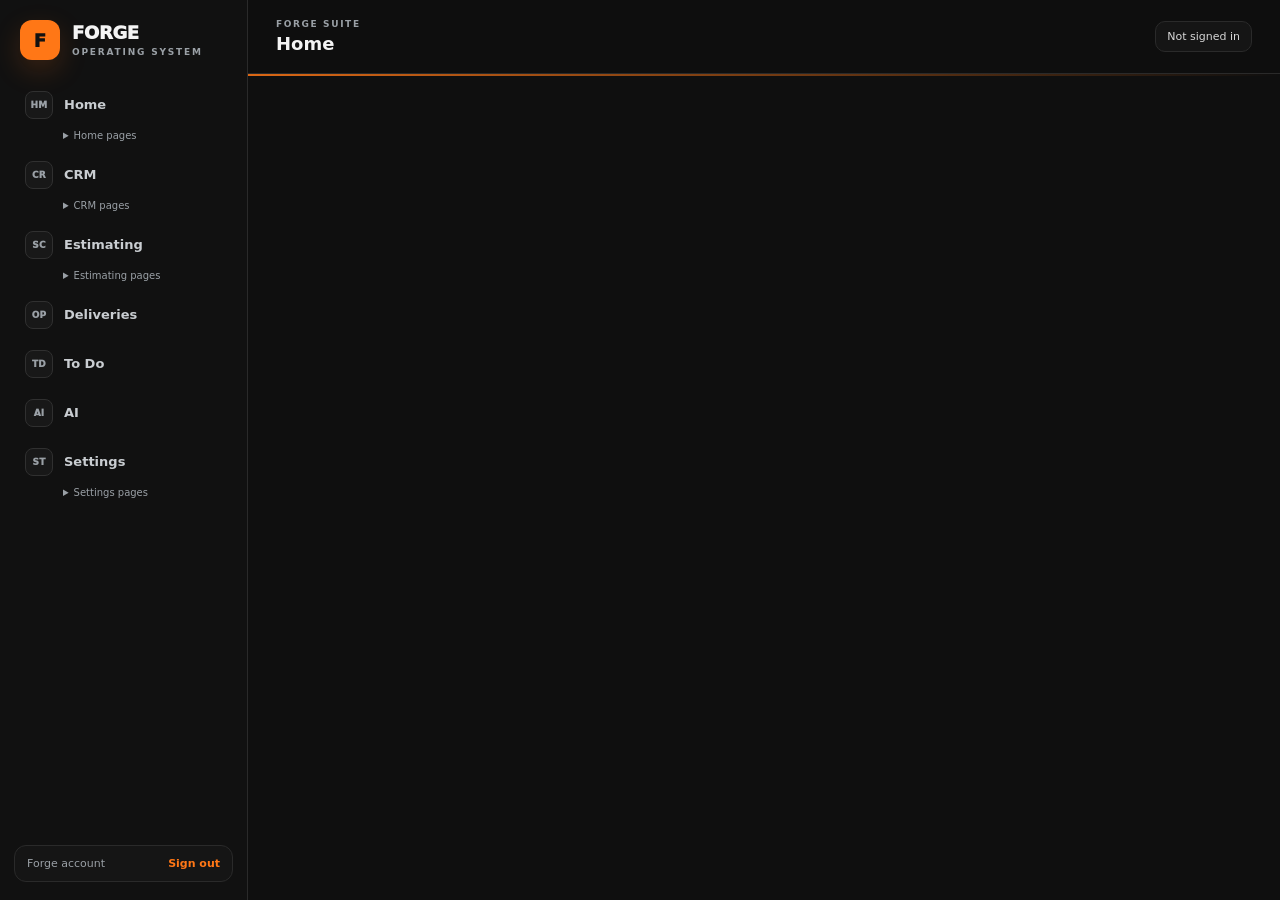
==== commit 98fa1120: "[verified] Consolidate Forge Home and shared navigation" ====
--- a/index.html
+++ b/index.html
@@ -10,6 +10,7 @@
 *{box-sizing:border-box}html,body{margin:0;min-height:100%;background:var(--bg);color:var(--text);font-family:Inter,Segoe UI,system-ui,-apple-system,sans-serif}body{min-height:100vh}.app{display:block;min-height:100vh}.sidebar{position:sticky;top:0;height:100vh;border-right:1px solid var(--border);background:#111;padding:20px 16px;display:flex;flex-direction:column;gap:18px}.brand{display:flex;align-items:center;gap:12px;padding:2px 6px 12px}.brandmark{width:42px;height:42px;border-radius:12px;background:var(--accent);color:#111;display:grid;place-items:center;font-weight:1000;font-size:18px;box-shadow:0 10px 28px rgba(255,119,22,.18)}.brand h1{font-size:19px;line-height:1;margin:0;font-weight:950;letter-spacing:-.02em}.brand small{display:block;color:var(--muted);margin-top:5px;font-size:9px;text-transform:uppercase;letter-spacing:.2em;font-weight:900}.navlabel{padding:0 10px;color:var(--muted2);font-size:9px;font-weight:950;text-transform:uppercase;letter-spacing:.18em}.nav{display:grid;gap:4px}.nav a,.nav .disabled{display:flex;align-items:center;gap:11px;text-decoration:none;color:#c9cdd1;padding:10px 11px;border:1px solid transparent;border-radius:10px;font-size:13px;font-weight:750;transition:.15s ease}.nav a:hover{background:#191919;border-color:#242424;color:#fff}.nav .active{background:#1a1a1a;border-color:#2d2d2d;color:#fff;box-shadow:inset 3px 0 0 var(--accent)}.navicon{width:28px;height:28px;border-radius:8px;border:1px solid #303030;background:#181818;display:grid;place-items:center;color:var(--muted);font-size:9px;font-weight:1000}.active .navicon{color:#111;background:var(--accent);border-color:var(--accent)}.disabled{opacity:.38;cursor:not-allowed}.sidefoot{margin-top:auto;border:1px solid var(--border);background:var(--panel);padding:13px;border-radius:12px}.sidefoot strong{display:block;font-size:12px}.sidefoot span{font-size:10px;color:var(--muted);display:block;margin-top:4px}.dot{display:inline-block;width:7px;height:7px;background:var(--success);border-radius:99px;margin-right:6px}.main{min-width:0}.topbar{height:74px;border-bottom:1px solid var(--border);display:flex;align-items:center;justify-content:space-between;padding:0 28px;background:rgba(15,15,15,.92);backdrop-filter:blur(14px);position:sticky;top:0;z-index:20}.crumb small{display:block;color:var(--muted);font-size:9px;text-transform:uppercase;letter-spacing:.18em;font-weight:900;margin-bottom:4px}.crumb strong{font-size:18px;font-weight:900}.account{display:flex;align-items:center;gap:10px}.orgpill{border:1px solid var(--border);background:var(--panel);padding:8px 11px;border-radius:10px;font-size:11px;color:#d7d7d7}.btn{border:1px solid var(--border);background:#1b1b1b;color:#fff;border-radius:10px;padding:9px 12px;font-weight:850;font-size:11px;cursor:pointer}.btn:hover{border-color:#3a3a3a}.btn.primary{background:var(--accent);border-color:var(--accent);color:#111}.content{padding:28px;max-width:1680px;margin:0 auto}.hero{display:flex;justify-content:space-between;gap:20px;align-items:flex-end;margin-bottom:24px}.eyebrow{font-size:10px;color:var(--accent);text-transform:uppercase;letter-spacing:.2em;font-weight:950}.hero h2{font-size:32px;line-height:1.08;margin:7px 0 7px;letter-spacing:-.04em}.hero p{margin:0;color:var(--muted);font-size:13px;max-width:720px}.grid{display:grid;gap:14px}.stats{grid-template-columns:repeat(6,minmax(0,1fr));margin-bottom:18px}.stat{border:1px solid var(--border);background:linear-gradient(180deg,#171717,#131313);border-radius:14px;padding:16px;min-height:104px}.stathead{display:flex;justify-content:space-between;gap:8px;align-items:center;color:var(--muted);font-size:9px;text-transform:uppercase;letter-spacing:.12em;font-weight:900}.statnum{font-size:29px;font-weight:950;letter-spacing:-.04em;margin-top:12px}.statmeta{font-size:10px;color:var(--muted2);margin-top:2px}.card{border:1px solid var(--border);background:var(--panel);border-radius:16px;box-shadow:var(--shadow)}.sectionhead{display:flex;align-items:center;justify-content:space-between;padding:16px 18px;border-bottom:1px solid var(--border)}.sectionhead h3{font-size:14px;margin:0;font-weight:900}.sectionhead span{font-size:9px;color:var(--muted);text-transform:uppercase;letter-spacing:.14em;font-weight:900}.modules{grid-template-columns:repeat(4,minmax(0,1fr));margin-bottom:18px}.module{display:block;text-decoration:none;color:inherit;padding:17px;border:1px solid var(--border);background:#161616;border-radius:14px;min-height:150px;transition:.15s ease;position:relative;overflow:hidden}.module:before{content:"";position:absolute;inset:0 auto 0 0;width:3px;background:var(--accent);opacity:0}.module:hover{transform:translateY(-2px);border-color:#3b3b3b;background:#191919}.module:hover:before{opacity:1}.moduletop{display:flex;align-items:center;justify-content:space-between}.modulebadge{width:38px;height:38px;border-radius:10px;background:#202020;border:1px solid #303030;display:grid;place-items:center;color:var(--accent);font-size:10px;font-weight:1000}.live{font-size:8px;font-weight:950;text-transform:uppercase;letter-spacing:.12em;color:var(--success)}.soon{color:var(--muted2)}.module h4{font-size:14px;margin:18px 0 5px}.module p{font-size:10px;line-height:1.45;color:var(--muted);margin:0}.module .arrow{position:absolute;right:14px;bottom:12px;color:#4d4d4d}.twocol{grid-template-columns:1.35fr .85fr}.list{padding:4px 0}.row{display:grid;grid-template-columns:minmax(0,1fr) auto;gap:14px;align-items:center;padding:13px 18px;border-bottom:1px solid #222}.row:last-child{border-bottom:0}.row strong{font-size:12px;display:block}.row small{display:block;color:var(--muted);font-size:10px;margin-top:3px}.tag{font-size:8px;text-transform:uppercase;letter-spacing:.09em;font-weight:950;border:1px solid #333;background:#1c1c1c;color:#c4c4c4;border-radius:999px;padding:5px 7px}.tag.warn{color:var(--warn);border-color:rgba(242,184,75,.25);background:rgba(242,184,75,.06)}.tag.danger{color:var(--danger);border-color:rgba(239,100,97,.24);background:rgba(239,100,97,.06)}.tag.info{color:var(--info)}.empty{padding:30px;text-align:center;color:var(--muted);font-size:11px}.signin{max-width:560px;margin:70px auto;border:1px solid var(--border);background:var(--panel);border-radius:18px;padding:28px;box-shadow:var(--shadow)}.signin h2{font-size:25px;margin:8px 0 6px}.signin p{color:var(--muted);font-size:12px;line-height:1.55}.form{display:flex;gap:9px;margin-top:18px}.input{flex:1;min-width:0;background:#101010;color:#fff;border:1px solid #303030;border-radius:10px;padding:11px 12px;outline:none}.input:focus{border-color:var(--accent)}.notice{font-size:10px;color:var(--muted);margin-top:12px;min-height:14px}.hidden{display:none!important}.loading{padding:70px;text-align:center;color:var(--muted);font-size:12px}.mobile-toggle{display:none}.accentline{height:2px;background:linear-gradient(90deg,var(--accent),transparent);opacity:.85}.quick{display:flex;gap:8px;flex-wrap:wrap}.quick a{color:#ddd;text-decoration:none;border:1px solid var(--border);background:#181818;padding:8px 10px;border-radius:9px;font-size:10px;font-weight:850}.quick a:hover{border-color:#424242;color:#fff}.error{color:var(--danger)}
 @media(max-width:1200px){.stats{grid-template-columns:repeat(3,1fr)}.modules{grid-template-columns:repeat(2,1fr)}}
 @media(max-width:860px){.app{grid-template-columns:1fr}.sidebar{display:none}.topbar{padding:0 16px}.content{padding:18px}.hero{align-items:flex-start;flex-direction:column}.stats{grid-template-columns:repeat(2,1fr)}.modules{grid-template-columns:1fr}.twocol{grid-template-columns:1fr}.orgpill{display:none}.mobile-toggle{display:block}.form{flex-direction:column}}
+.module[hidden]{display:none}.module h4{margin-top:0}.module a{color:inherit;text-decoration:none}.module a:hover{text-decoration:underline}.module details{margin-top:14px}.module summary{cursor:pointer;color:var(--muted);font-size:12px}.module-children{display:grid;gap:10px;margin-top:12px;font-size:12px}#analytics{scroll-margin-top:80px}
 </style>
 </head>
 <body>
@@ -29,24 +30,25 @@
           <div><div class="eyebrow">Forge Command Center</div><h2 id="welcomeTitle">Good to see you.</h2><p id="welcomeMeta">Live operational view across the Forge suite.</p></div>
           <div class="quick"><a href="https://crm.forgehub.dev/#/quotes">Open Quotes</a><a href="https://crm.forgehub.dev/#/purchasing">Create PO</a><a href="https://crm.forgehub.dev/#/deliveries">Schedule Delivery</a></div>
         </div>
+        <div class="sectionhead"><h3 id="analytics">Analytics</h3><span>Existing Forge Core activity</span></div>
         <div class="grid stats">
           <div class="stat"><div class="stathead"><span>Projects</span><span>CRM</span></div><div class="statnum" id="statProjects">—</div><div class="statmeta">active / current jobs</div></div>
           <div class="stat"><div class="stathead"><span>Open Quotes</span><span>Sales</span></div><div class="statnum" id="statQuotes">—</div><div class="statmeta">not closed or declined</div></div>
           <div class="stat"><div class="stathead"><span>Purchase Orders</span><span>PO</span></div><div class="statnum" id="statPOs">—</div><div class="statmeta">open / partial / ordered</div></div>
           <div class="stat"><div class="stathead"><span>Deliveries</span><span>Ops</span></div><div class="statnum" id="statDeliveries">—</div><div class="statmeta">scheduled and not complete</div></div>
-          <div class="stat"><div class="stathead"><span>Production</span><span>MFG</span></div><div class="statnum" id="statMfg">—</div><div class="statmeta">open work orders</div></div>
+          <div class="stat hidden"><div class="stathead"><span>Production</span><span>MFG</span></div><div class="statnum" id="statMfg">—</div><div class="statmeta">open work orders</div></div>
           <div class="stat"><div class="stathead"><span>Tasks</span><span>Core</span></div><div class="statnum" id="statTasks">—</div><div class="statmeta">open items requiring follow-up</div></div>
         </div>
         <div class="grid modules">
-          <a class="module" href="https://crm.forgehub.dev"><div class="moduletop"><div class="modulebadge">CRM</div><span class="live">Live</span></div><h4>CRM</h4><p>Customers, projects, quotes, follow-ups and the commercial pipeline.</p><span class="arrow">↗</span></a>
-          <a class="module" href="https://reader.forgehub.dev"><div class="moduletop"><div class="modulebadge">RDR</div><span class="live">Live</span></div><h4>Reader</h4><p>Drawing and PDF understanding feeding structured Forge records.</p><span class="arrow">↗</span></a>
-          <a class="module" href="https://scope.forgehub.dev"><div class="moduletop"><div class="modulebadge">SCP</div><span class="live">Live</span></div><h4>Scope</h4><p>Scope creation, BOM comparison and drawing-backed project decisions.</p><span class="arrow">↗</span></a>
-          <a class="module" href="https://quote.forgehub.dev"><div class="moduletop"><div class="modulebadge">QTR</div><span class="live">Live</span></div><h4>Quote / AI Quoter</h4><p>Pricing, takeoff lineage, revisions and quote preparation.</p><span class="arrow">↗</span></a>
-          <a class="module" href="https://crm.forgehub.dev/#/purchasing"><div class="moduletop"><div class="modulebadge">PO</div><span class="live">Live</span></div><h4>Purchasing</h4><p>Vendor POs, receiving history and inbound material scheduling.</p><span class="arrow">↗</span></a>
-          <a class="module" href="https://crm.forgehub.dev/#/deliveries"><div class="moduletop"><div class="modulebadge">OPS</div><span class="live">Live</span></div><h4>Operations</h4><p>Inbound and outbound delivery scheduling, dispatch and status.</p><span class="arrow">↗</span></a>
-          <a class="module" href="https://manufacturing.forgehub.dev"><div class="moduletop"><div class="modulebadge">MFG</div><span class="live">Core</span></div><h4>Manufacturing</h4><p>Work orders, production stages, quantities and shop-floor routing.</p><span class="arrow">↗</span></a>
-          <a class="module" href="https://portal.forgehub.dev"><div class="moduletop"><div class="modulebadge">PTL</div><span class="live">Live</span></div><h4>Portal</h4><p>Secure customer/dealer project visibility, documents and approvals.</p><span class="arrow">↗</span></a>
-          <a class="module" href="https://frame.forgehub.dev"><div class="moduletop"><div class="modulebadge">FRM</div><span class="live">Live</span></div><h4>Frame · 3D Takeoff</h4><p>3D takeoff and MiTek-style BOM estimator with model-driven material lists.</p><span class="arrow">↗</span></a>
+          <article class="module" data-module="home"><h4><a href="/">Home</a></h4><p>Workspace overview.</p><details><summary>Home pages</summary><div class="module-children"><a href="#analytics">Analytics</a></div></details></article>
+          <article class="module" data-module="crm"><h4><a href="https://crm.forgehub.dev/#/">CRM</a></h4><p>Customers, quotes, projects and purchasing.</p><details><summary>CRM pages</summary><div class="module-children"><a href="https://crm.forgehub.dev/#/crm">Contacts</a><a href="https://crm.forgehub.dev/#/quotes">Quotes</a><a href="https://crm.forgehub.dev/#/projects">Projects</a><a href="https://crm.forgehub.dev/#/purchasing">Purchasing</a></div></details></article>
+          <article class="module" data-module="scope"><h4><a href="https://scope.forgehub.dev/">Estimating</a></h4><p>Open the existing Scope estimator.</p><details><summary>Estimating pages</summary><div class="module-children"><a href="https://reader.forgehub.dev/">Reader</a><a href="https://quote.forgehub.dev/">AI Quoter</a><a href="https://frame.forgehub.dev/">Frame</a></div></details></article>
+          <article class="module" data-module="delivery"><h4><a href="https://crm.forgehub.dev/#/deliveries">Deliveries</a></h4><p>Delivery scheduling, dispatch and status.</p></article>
+          <article class="module" data-module="todo"><h4><a href="https://todo.forgehub.dev/">To Do</a></h4><p>Tasks and follow-up.</p></article>
+          <article class="module" data-module="hermes"><h4><a href="https://ai.forgehub.dev/sessions">AI</a></h4><p>Open existing AI sessions.</p></article>
+          <article class="module" data-module="admin" id="adminModule" hidden><h4><a href="/admin.html">Admin</a></h4><p>Owner administration. Additional verification required.</p></article>
+          <article class="module" data-module="settings"><h4><a href="/account.html">Settings</a></h4><p>Account settings and customer portal access.</p><details><summary>Settings pages</summary><div class="module-children"><a href="https://portal.forgehub.dev/">Customer Portal</a></div></details></article>
+          <a class="module hidden" href="https://manufacturing.forgehub.dev"><div class="moduletop"><div class="modulebadge">MFG</div><span class="live">Core</span></div><h4>Manufacturing</h4><p>Work orders, production stages, quantities and shop-floor routing.</p><span class="arrow">↗</span></a>
         </div>
         <div class="grid twocol">
           <section class="card"><div class="sectionhead"><h3>Recent projects</h3><span>Forge Core</span></div><div class="list" id="recentProjects"></div></section>
@@ -94,7 +96,9 @@
  tasks.filter(x=>!CLOSED.has(String(x.status||'').toLowerCase())).slice(0,4).forEach(x=>{const due=x.due_at?new Date(x.due_at):null;arr.push({title:x.title||'Task',meta:due?'Due '+fmtDate(x.due_at):'Open task',kind:due&&due<now?'danger':'warn',tag:due&&due<now?'Overdue':'Task'})});
  pos.filter(x=>['ordered','partial'].includes(String(x.status||'').toLowerCase())&&x.expected_date&&new Date(x.expected_date)<=week).slice(0,3).forEach(x=>arr.push({title:'PO '+(x.po_number||''),meta:'Expected '+fmtDate(x.expected_date),kind:'info',tag:human(x.status)}));
  dels.filter(x=>!CLOSED.has(String(x.status||'').toLowerCase())&&x.scheduled_start&&new Date(x.scheduled_start)<=week).slice(0,3).forEach(x=>arr.push({title:(x.direction==='inbound'?'Inbound':'Delivery')+' '+(x.delivery_number||''),meta:fmtDate(x.scheduled_start)+(x.truck?' · '+x.truck:''),kind:'info',tag:human(x.status)}));
- mfg.filter(x=>!CLOSED.has(String(x.status||'').toLowerCase())&&x.due_date&&new Date(x.due_date)<=week).slice(0,3).forEach(x=>arr.push({title:x.work_order_number||x.title||'Work order',meta:(x.product_type||'Production')+' · due '+fmtDate(x.due_date),kind:'warn',tag:human(x.status)}));
+ // Manufacturing is retained in Core, but not surfaced in Home navigation or attention.
+ const showManufacturing=false;
+ if(showManufacturing) mfg.filter(x=>!CLOSED.has(String(x.status||'').toLowerCase())&&x.due_date&&new Date(x.due_date)<=week).slice(0,3).forEach(x=>arr.push({title:x.work_order_number||x.title||'Work order',meta:(x.product_type||'Production')+' · due '+fmtDate(x.due_date),kind:'warn',tag:human(x.status)}));
  const host=$('attentionList');if(!arr.length){host.innerHTML='<div class="empty">Nothing urgent right now.</div>';return}host.innerHTML=arr.slice(0,9).map(a=>`<div class="row"><div><strong>${esc(a.title)}</strong><small>${esc(a.meta)}</small></div><span class="tag ${a.kind}">${esc(a.tag)}</span></div>`).join('')}
 async function boot(){const {data:{session}}=await supabase.auth.getSession();if(session?.user){await loadHome(session.user)}else{location.replace('/account.html?returnTo='+encodeURIComponent(location.href))}}
 supabase.auth.onAuthStateChange((event,session)=>{if((event==='SIGNED_IN'||event==='TOKEN_REFRESHED')&&session?.user)setTimeout(()=>void loadHome(session.user).catch(e=>{show(signin);notice.textContent=e.message}),0);if(event==='SIGNED_OUT')location.replace('/account.html')});boot().catch(e=>{show(signin);notice.textContent=e.message});
